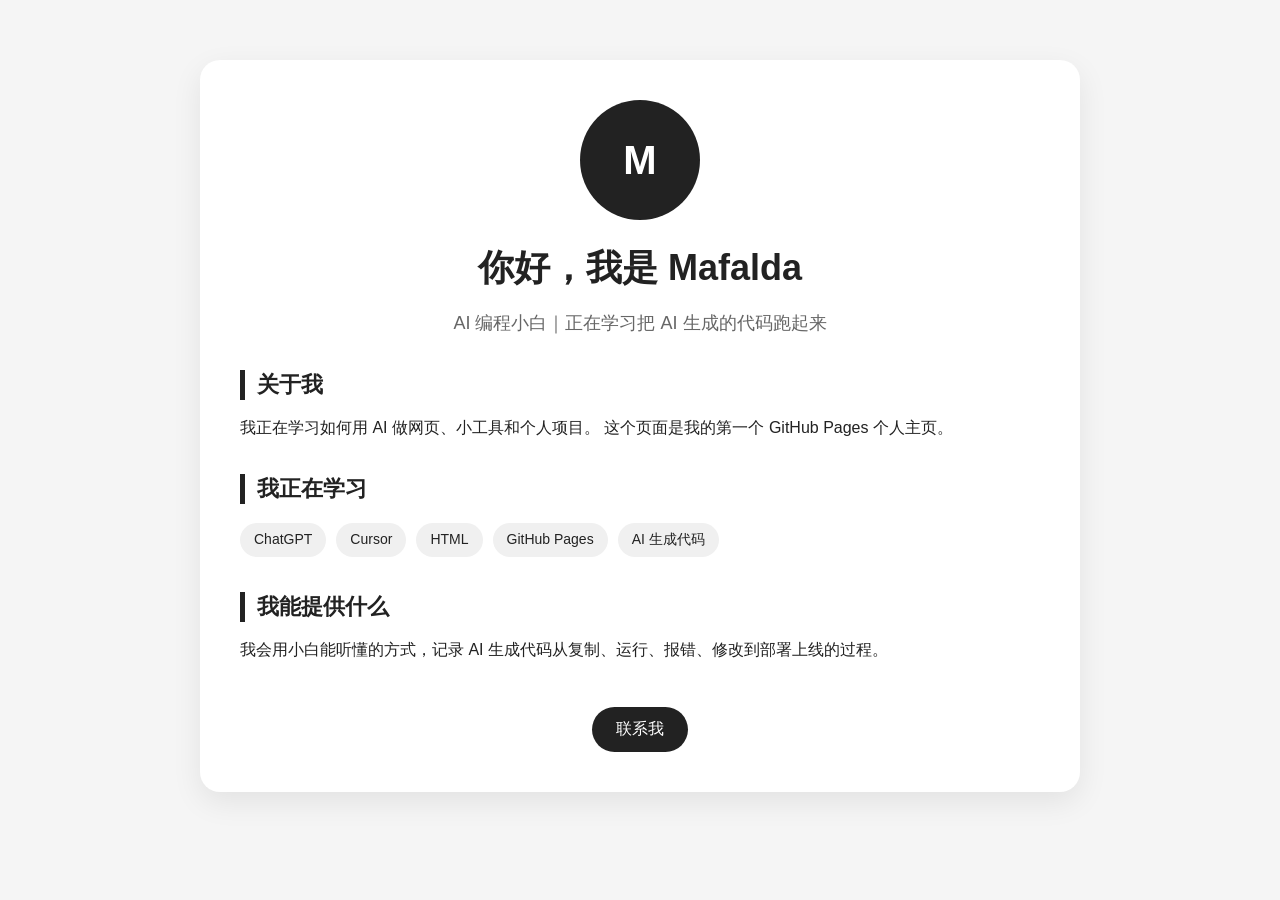
==== index.html @ d043f1f4 "Add files via upload" ====
<!DOCTYPE html>
<html lang="zh-CN">
<head>
  <meta charset="UTF-8" />
  <meta name="viewport" content="width=device-width, initial-scale=1.0" />
  <title>我的个人主页</title>
  <style>
    body {
      margin: 0;
      font-family: Arial, "Microsoft YaHei", sans-serif;
      background: #f5f5f5;
      color: #222;
    }

    .container {
      max-width: 800px;
      margin: 60px auto;
      padding: 40px;
      background: white;
      border-radius: 20px;
      box-shadow: 0 10px 30px rgba(0,0,0,0.08);
      text-align: center;
    }

    .avatar {
      width: 120px;
      height: 120px;
      border-radius: 50%;
      background: #222;
      color: white;
      display: flex;
      align-items: center;
      justify-content: center;
      margin: 0 auto 20px;
      font-size: 40px;
      font-weight: bold;
    }

    h1 {
      margin-bottom: 10px;
      font-size: 36px;
    }

    .subtitle {
      color: #666;
      font-size: 18px;
      margin-bottom: 30px;
    }

    .section {
      margin-top: 35px;
      text-align: left;
    }

    .section h2 {
      border-left: 5px solid #222;
      padding-left: 12px;
      font-size: 22px;
    }

    .tags {
      display: flex;
      flex-wrap: wrap;
      gap: 10px;
      margin-top: 15px;
    }

    .tag {
      background: #f0f0f0;
      padding: 8px 14px;
      border-radius: 999px;
      font-size: 14px;
    }

    .button {
      display: inline-block;
      margin-top: 30px;
      padding: 12px 24px;
      background: #222;
      color: white;
      text-decoration: none;
      border-radius: 999px;
    }

    .button:hover {
      background: #444;
    }
  </style>
</head>
<body>
  <div class="container">
    <div class="avatar">M</div>

    <h1>你好，我是 Mafalda</h1>
    <p class="subtitle">AI 编程小白｜正在学习把 AI 生成的代码跑起来</p>

    <div class="section">
      <h2>关于我</h2>
      <p>
        我正在学习如何用 AI 做网页、小工具和个人项目。
        这个页面是我的第一个 GitHub Pages 个人主页。
      </p>
    </div>

    <div class="section">
      <h2>我正在学习</h2>
      <div class="tags">
        <span class="tag">ChatGPT</span>
        <span class="tag">Cursor</span>
        <span class="tag">HTML</span>
        <span class="tag">GitHub Pages</span>
        <span class="tag">AI 生成代码</span>
      </div>
    </div>

    <div class="section">
      <h2>我能提供什么</h2>
      <p>
        我会用小白能听懂的方式，记录 AI 生成代码从复制、运行、报错、修改到部署上线的过程。
      </p>
    </div>

    <a class="button" href="mailto:你的邮箱@example.com">联系我</a>
  </div>
</body>
</html>
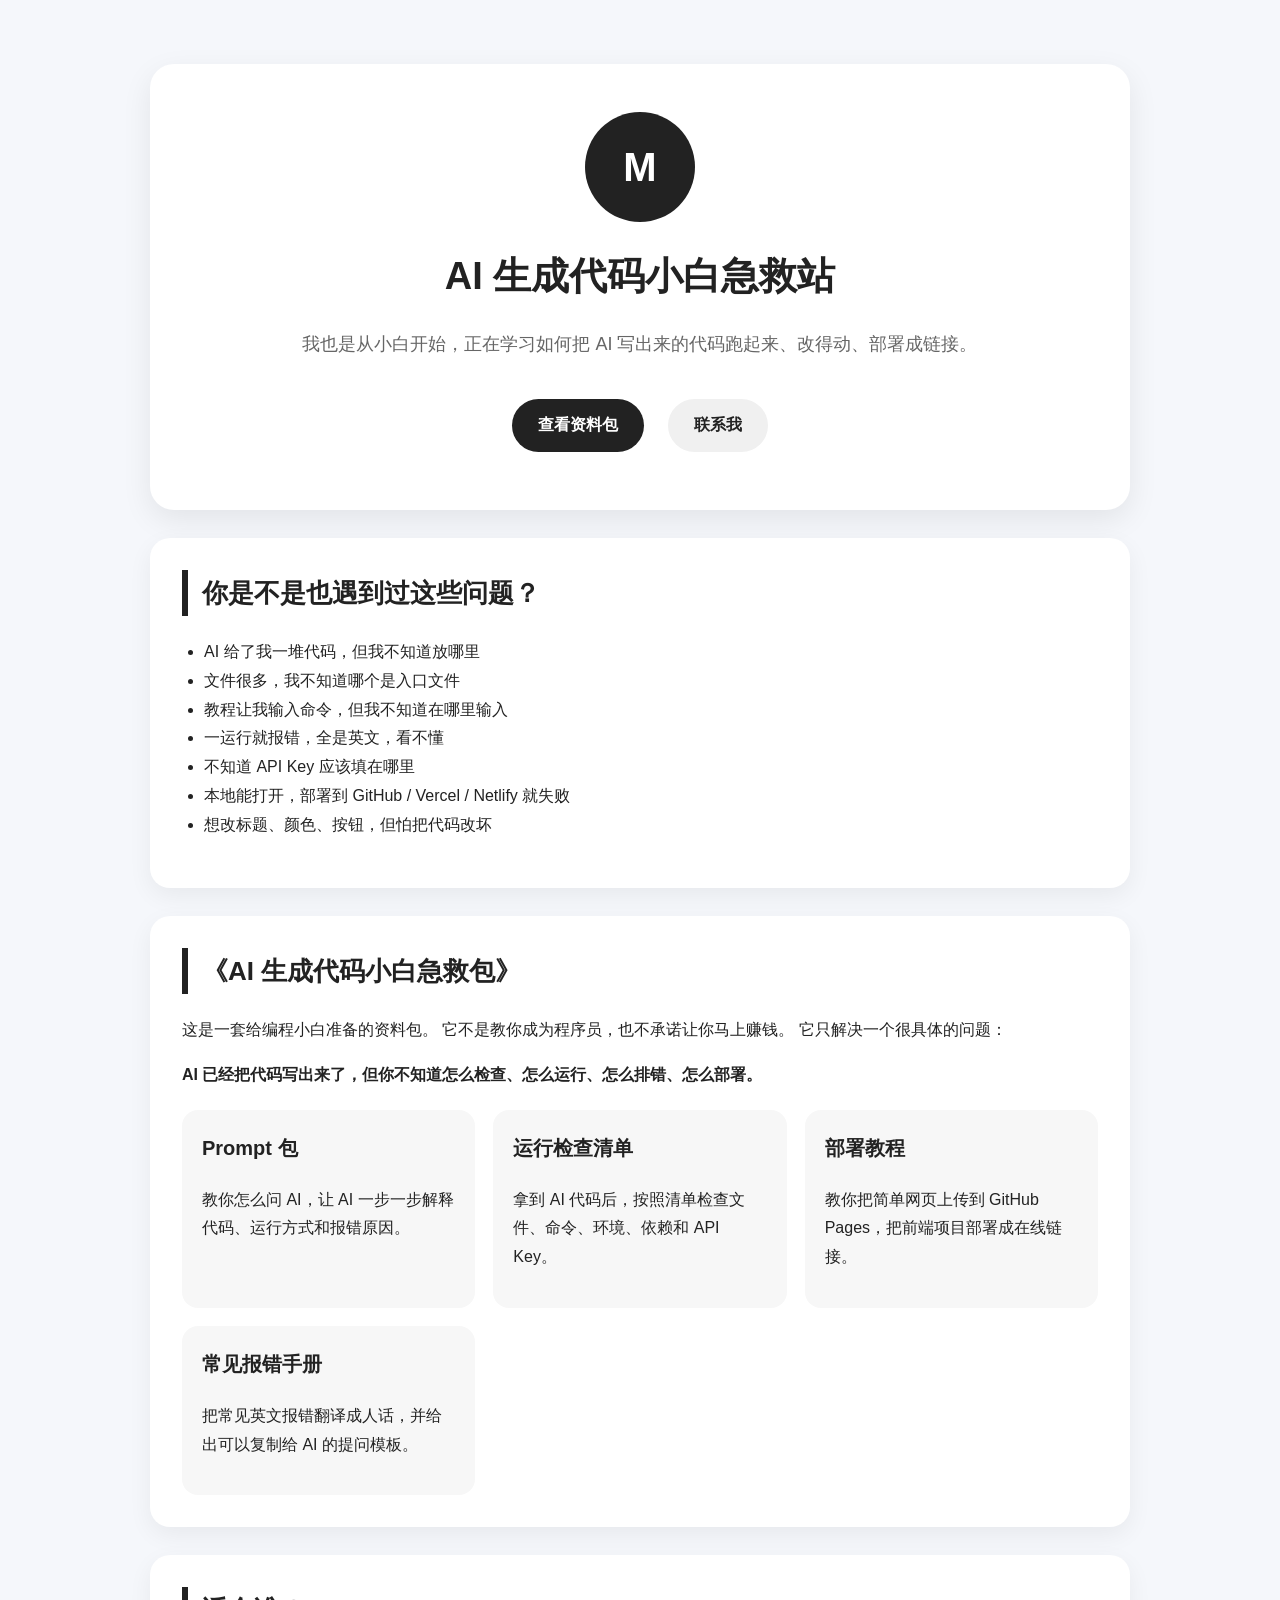
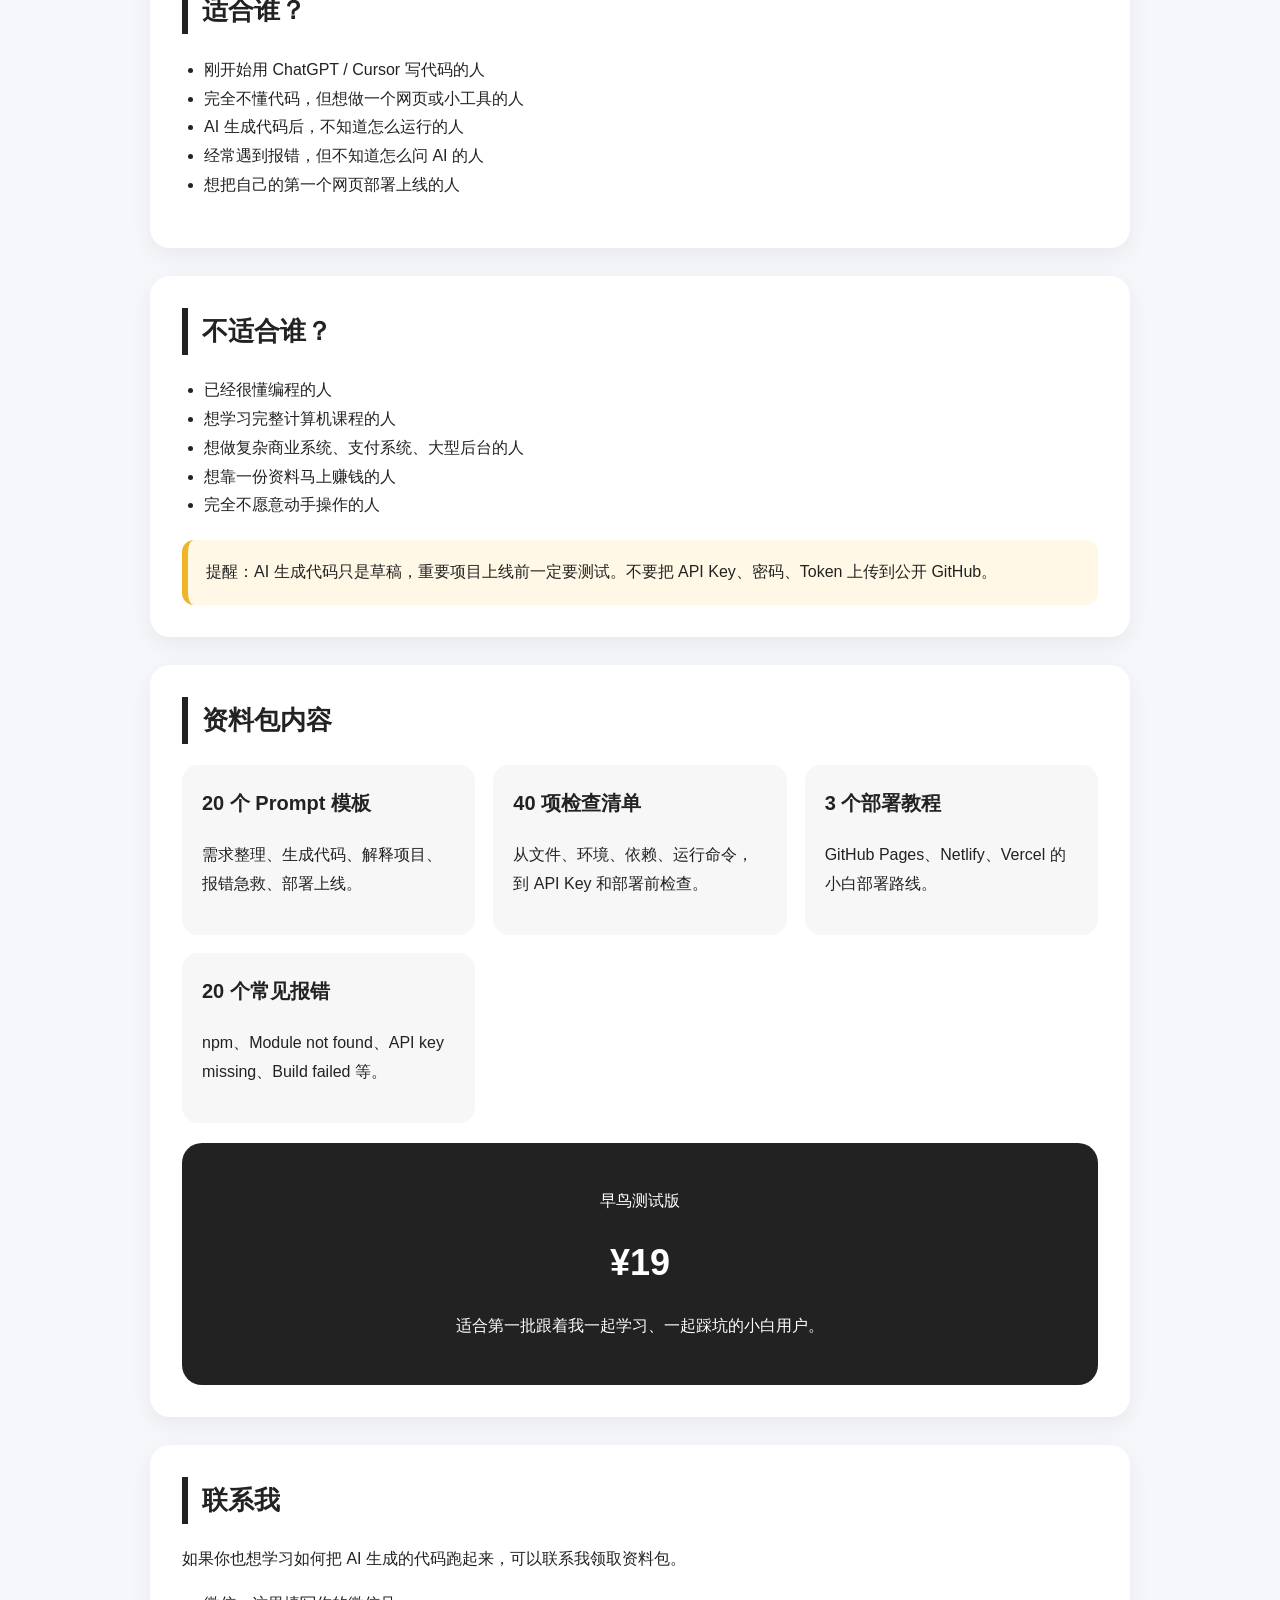
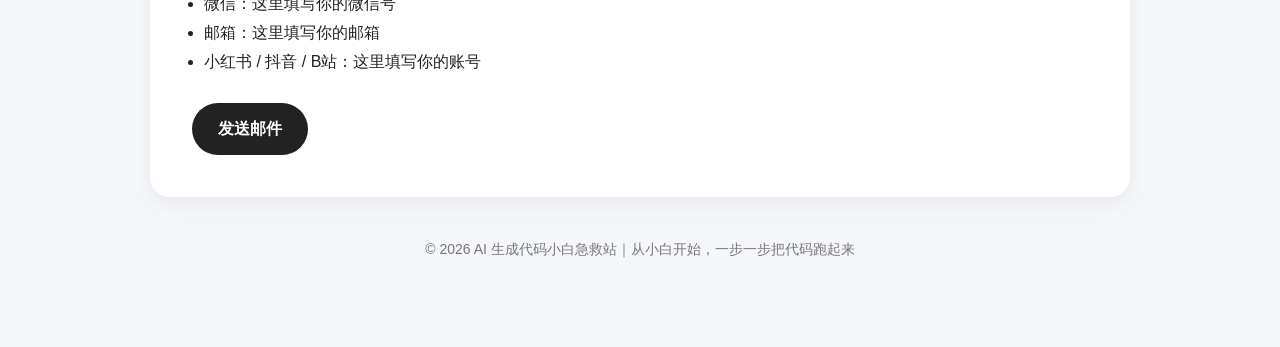
==== commit e536229a: "Update index.html" ====
--- a/index.html
+++ b/index.html
@@ -3,28 +3,35 @@
 <head>
   <meta charset="UTF-8" />
   <meta name="viewport" content="width=device-width, initial-scale=1.0" />
-  <title>我的个人主页</title>
+
+  <title>AI 生成代码小白急救站</title>
+
   <style>
     body {
       margin: 0;
       font-family: Arial, "Microsoft YaHei", sans-serif;
-      background: #f5f5f5;
+      background: #f5f7fb;
       color: #222;
+      line-height: 1.8;
     }
 
     .container {
-      max-width: 800px;
-      margin: 60px auto;
-      padding: 40px;
+      max-width: 980px;
+      margin: 40px auto;
+      padding: 24px;
+    }
+
+    .hero {
       background: white;
-      border-radius: 20px;
+      border-radius: 24px;
+      padding: 48px 36px;
+      text-align: center;
       box-shadow: 0 10px 30px rgba(0,0,0,0.08);
-      text-align: center;
     }
 
     .avatar {
-      width: 120px;
-      height: 120px;
+      width: 110px;
+      height: 110px;
       border-radius: 50%;
       background: #222;
       color: white;
@@ -37,90 +44,261 @@
     }
 
     h1 {
-      margin-bottom: 10px;
-      font-size: 36px;
+      font-size: 38px;
+      margin: 10px 0;
     }
 
     .subtitle {
+      font-size: 18px;
       color: #666;
-      font-size: 18px;
-      margin-bottom: 30px;
-    }
-
-    .section {
-      margin-top: 35px;
-      text-align: left;
-    }
-
-    .section h2 {
-      border-left: 5px solid #222;
-      padding-left: 12px;
-      font-size: 22px;
-    }
-
-    .tags {
-      display: flex;
-      flex-wrap: wrap;
-      gap: 10px;
-      margin-top: 15px;
-    }
-
-    .tag {
-      background: #f0f0f0;
-      padding: 8px 14px;
-      border-radius: 999px;
-      font-size: 14px;
+      margin-bottom: 28px;
     }
 
     .button {
       display: inline-block;
-      margin-top: 30px;
-      padding: 12px 24px;
+      margin: 10px;
+      padding: 12px 26px;
+      border-radius: 999px;
       background: #222;
       color: white;
       text-decoration: none;
-      border-radius: 999px;
-    }
-
-    .button:hover {
-      background: #444;
+      font-weight: bold;
+    }
+
+    .button.secondary {
+      background: #f0f0f0;
+      color: #222;
+    }
+
+    .section {
+      background: white;
+      margin-top: 28px;
+      padding: 32px;
+      border-radius: 20px;
+      box-shadow: 0 8px 24px rgba(0,0,0,0.06);
+    }
+
+    .section h2 {
+      font-size: 26px;
+      margin-top: 0;
+      border-left: 6px solid #222;
+      padding-left: 14px;
+    }
+
+    .cards {
+      display: grid;
+      grid-template-columns: repeat(auto-fit, minmax(220px, 1fr));
+      gap: 18px;
+      margin-top: 20px;
+    }
+
+    .card {
+      background: #f7f7f7;
+      padding: 20px;
+      border-radius: 16px;
+    }
+
+    .card h3 {
+      margin-top: 0;
+      font-size: 20px;
+    }
+
+    ul {
+      padding-left: 22px;
+    }
+
+    .price-box {
+      background: #222;
+      color: white;
+      padding: 28px;
+      border-radius: 20px;
+      text-align: center;
+      margin-top: 20px;
+    }
+
+    .price {
+      font-size: 36px;
+      font-weight: bold;
+      margin: 10px 0;
+    }
+
+    .notice {
+      background: #fff8e6;
+      border-left: 6px solid #f0b429;
+      padding: 18px;
+      border-radius: 12px;
+      margin-top: 20px;
+    }
+
+    footer {
+      text-align: center;
+      color: #777;
+      margin: 40px 0 20px;
+      font-size: 14px;
+    }
+
+    @media (max-width: 600px) {
+      h1 {
+        font-size: 30px;
+      }
+
+      .hero {
+        padding: 36px 22px;
+      }
+
+      .section {
+        padding: 24px;
+      }
     }
   </style>
 </head>
+
 <body>
   <div class="container">
-    <div class="avatar">M</div>
-
-    <h1>你好，我是 Mafalda</h1>
-    <p class="subtitle">AI 编程小白｜正在学习把 AI 生成的代码跑起来</p>
+
+    <div class="hero">
+      <div class="avatar">M</div>
+
+      <h1>AI 生成代码小白急救站</h1>
+
+      <p class="subtitle">
+        我也是从小白开始，正在学习如何把 AI 写出来的代码跑起来、改得动、部署成链接。
+      </p>
+
+      <a class="button" href="#package">查看资料包</a>
+      <a class="button secondary" href="#contact">联系我</a>
+    </div>
 
     <div class="section">
-      <h2>关于我</h2>
+      <h2>你是不是也遇到过这些问题？</h2>
+
+      <ul>
+        <li>AI 给了我一堆代码，但我不知道放哪里</li>
+        <li>文件很多，我不知道哪个是入口文件</li>
+        <li>教程让我输入命令，但我不知道在哪里输入</li>
+        <li>一运行就报错，全是英文，看不懂</li>
+        <li>不知道 API Key 应该填在哪里</li>
+        <li>本地能打开，部署到 GitHub / Vercel / Netlify 就失败</li>
+        <li>想改标题、颜色、按钮，但怕把代码改坏</li>
+      </ul>
+    </div>
+
+    <div class="section" id="package">
+      <h2>《AI 生成代码小白急救包》</h2>
+
       <p>
-        我正在学习如何用 AI 做网页、小工具和个人项目。
-        这个页面是我的第一个 GitHub Pages 个人主页。
+        这是一套给编程小白准备的资料包。
+        它不是教你成为程序员，也不承诺让你马上赚钱。
+        它只解决一个很具体的问题：
       </p>
+
+      <p>
+        <strong>AI 已经把代码写出来了，但你不知道怎么检查、怎么运行、怎么排错、怎么部署。</strong>
+      </p>
+
+      <div class="cards">
+        <div class="card">
+          <h3>Prompt 包</h3>
+          <p>教你怎么问 AI，让 AI 一步一步解释代码、运行方式和报错原因。</p>
+        </div>
+
+        <div class="card">
+          <h3>运行检查清单</h3>
+          <p>拿到 AI 代码后，按照清单检查文件、命令、环境、依赖和 API Key。</p>
+        </div>
+
+        <div class="card">
+          <h3>部署教程</h3>
+          <p>教你把简单网页上传到 GitHub Pages，把前端项目部署成在线链接。</p>
+        </div>
+
+        <div class="card">
+          <h3>常见报错手册</h3>
+          <p>把常见英文报错翻译成人话，并给出可以复制给 AI 的提问模板。</p>
+        </div>
+      </div>
     </div>
 
     <div class="section">
-      <h2>我正在学习</h2>
-      <div class="tags">
-        <span class="tag">ChatGPT</span>
-        <span class="tag">Cursor</span>
-        <span class="tag">HTML</span>
-        <span class="tag">GitHub Pages</span>
-        <span class="tag">AI 生成代码</span>
+      <h2>适合谁？</h2>
+
+      <ul>
+        <li>刚开始用 ChatGPT / Cursor 写代码的人</li>
+        <li>完全不懂代码，但想做一个网页或小工具的人</li>
+        <li>AI 生成代码后，不知道怎么运行的人</li>
+        <li>经常遇到报错，但不知道怎么问 AI 的人</li>
+        <li>想把自己的第一个网页部署上线的人</li>
+      </ul>
+    </div>
+
+    <div class="section">
+      <h2>不适合谁？</h2>
+
+      <ul>
+        <li>已经很懂编程的人</li>
+        <li>想学习完整计算机课程的人</li>
+        <li>想做复杂商业系统、支付系统、大型后台的人</li>
+        <li>想靠一份资料马上赚钱的人</li>
+        <li>完全不愿意动手操作的人</li>
+      </ul>
+
+      <div class="notice">
+        提醒：AI 生成代码只是草稿，重要项目上线前一定要测试。不要把 API Key、密码、Token 上传到公开 GitHub。
       </div>
     </div>
 
     <div class="section">
-      <h2>我能提供什么</h2>
+      <h2>资料包内容</h2>
+
+      <div class="cards">
+        <div class="card">
+          <h3>20 个 Prompt 模板</h3>
+          <p>需求整理、生成代码、解释项目、报错急救、部署上线。</p>
+        </div>
+
+        <div class="card">
+          <h3>40 项检查清单</h3>
+          <p>从文件、环境、依赖、运行命令，到 API Key 和部署前检查。</p>
+        </div>
+
+        <div class="card">
+          <h3>3 个部署教程</h3>
+          <p>GitHub Pages、Netlify、Vercel 的小白部署路线。</p>
+        </div>
+
+        <div class="card">
+          <h3>20 个常见报错</h3>
+          <p>npm、Module not found、API key missing、Build failed 等。</p>
+        </div>
+      </div>
+
+      <div class="price-box">
+        <p>早鸟测试版</p>
+        <div class="price">¥19</div>
+        <p>适合第一批跟着我一起学习、一起踩坑的小白用户。</p>
+      </div>
+    </div>
+
+    <div class="section" id="contact">
+      <h2>联系我</h2>
+
       <p>
-        我会用小白能听懂的方式，记录 AI 生成代码从复制、运行、报错、修改到部署上线的过程。
+        如果你也想学习如何把 AI 生成的代码跑起来，可以联系我领取资料包。
       </p>
-    </div>
-
-    <a class="button" href="mailto:你的邮箱@example.com">联系我</a>
+
+      <ul>
+        <li>微信：这里填写你的微信号</li>
+        <li>邮箱：这里填写你的邮箱</li>
+        <li>小红书 / 抖音 / B站：这里填写你的账号</li>
+      </ul>
+
+      <a class="button" href="mailto:你的邮箱@example.com">发送邮件</a>
+    </div>
+
+    <footer>
+      © 2026 AI 生成代码小白急救站｜从小白开始，一步一步把代码跑起来
+    </footer>
+
   </div>
 </body>
-</html>+</html>
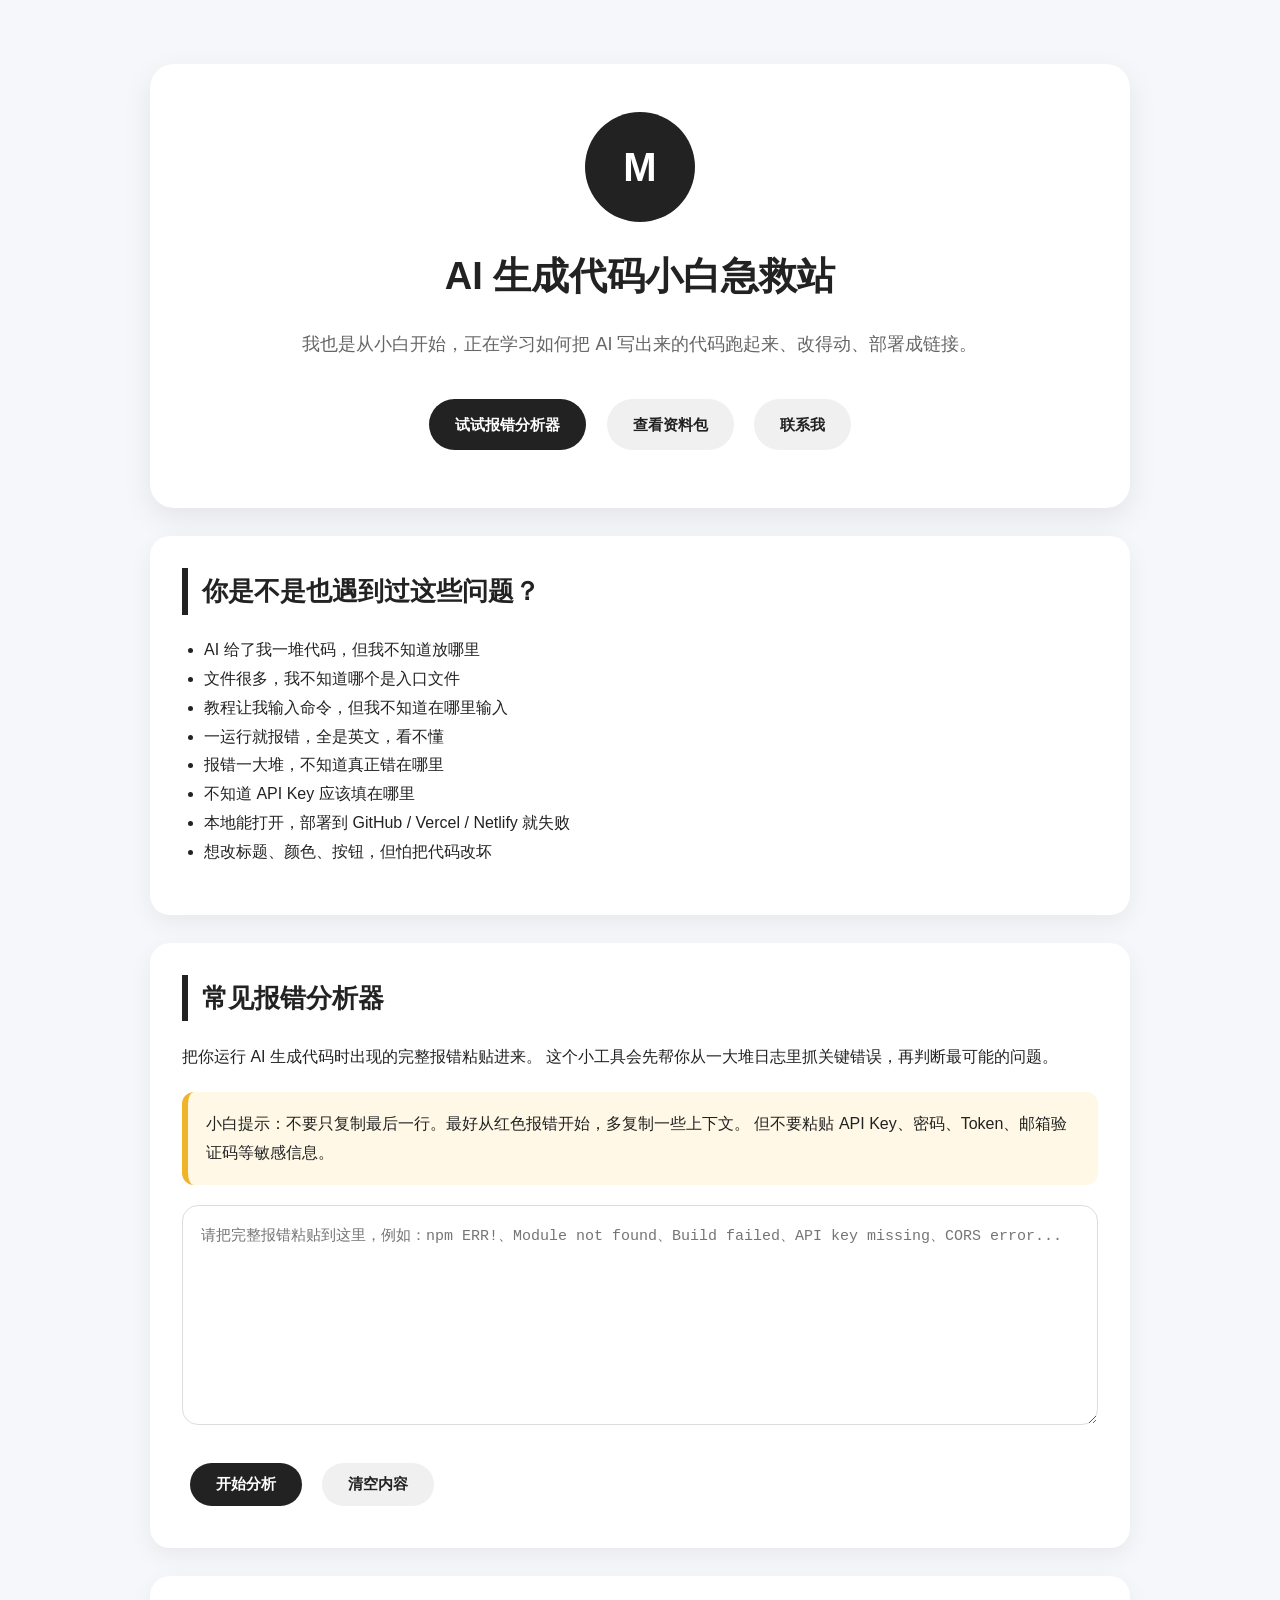
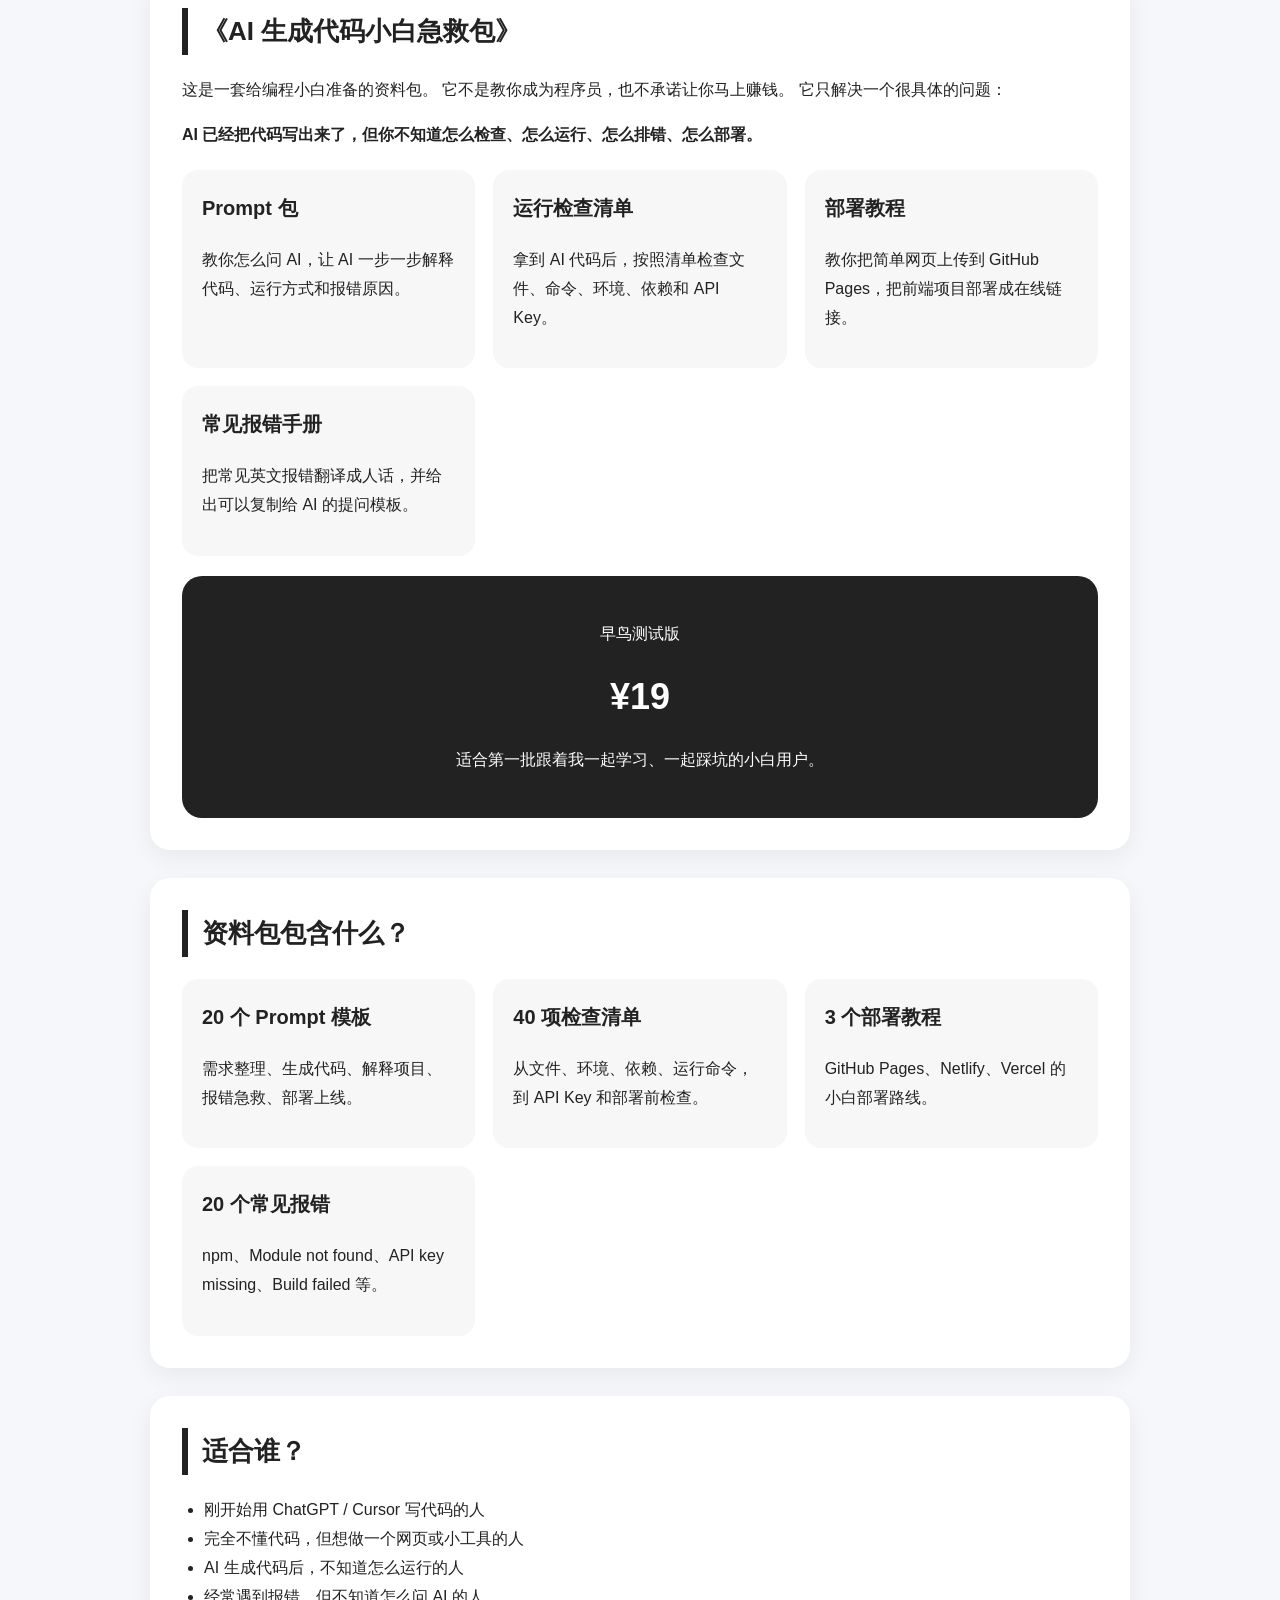
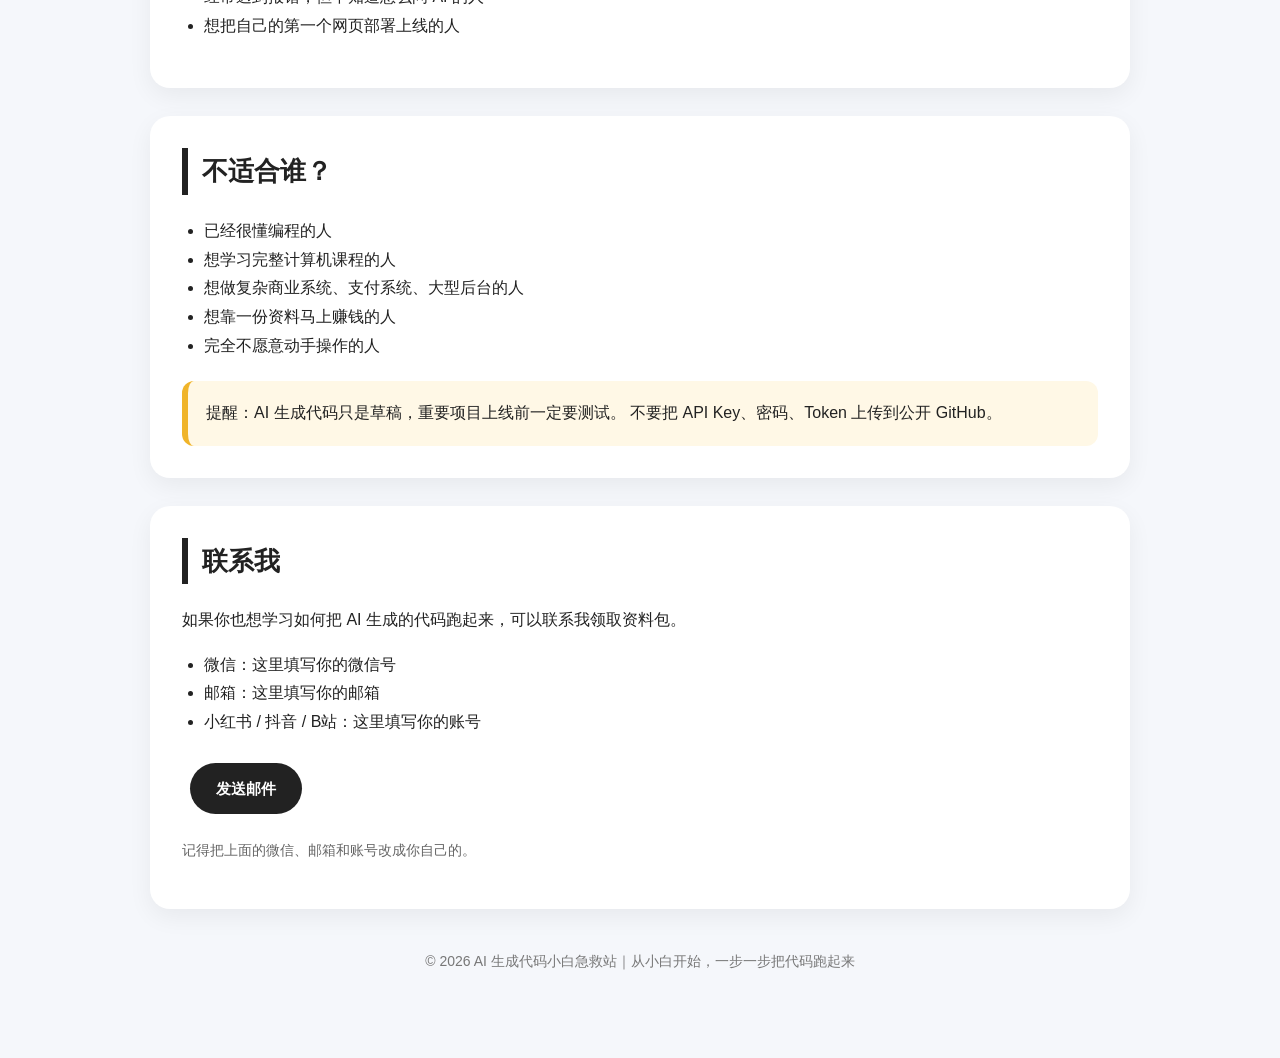
==== commit 744425ea: "Update index.html" ====
--- a/index.html
+++ b/index.html
@@ -56,18 +56,29 @@
 
     .button {
       display: inline-block;
-      margin: 10px;
+      margin: 10px 8px;
       padding: 12px 26px;
       border-radius: 999px;
       background: #222;
       color: white;
       text-decoration: none;
       font-weight: bold;
+      border: none;
+      cursor: pointer;
+      font-size: 15px;
+    }
+
+    .button:hover {
+      background: #444;
     }
 
     .button.secondary {
       background: #f0f0f0;
       color: #222;
+    }
+
+    .button.secondary:hover {
+      background: #e2e2e2;
     }
 
     .section {
@@ -130,6 +141,73 @@
       margin-top: 20px;
     }
 
+    textarea {
+      width: 100%;
+      min-height: 220px;
+      margin-top: 20px;
+      padding: 18px;
+      border: 1px solid #ddd;
+      border-radius: 16px;
+      font-size: 15px;
+      line-height: 1.7;
+      box-sizing: border-box;
+      resize: vertical;
+      font-family: Consolas, Monaco, "Microsoft YaHei", monospace;
+    }
+
+    textarea:focus {
+      outline: none;
+      border-color: #222;
+      box-shadow: 0 0 0 3px rgba(0,0,0,0.08);
+    }
+
+    .analyzer-actions {
+      margin-top: 18px;
+    }
+
+    .result-box {
+      margin-top: 24px;
+      padding: 24px;
+      background: #f7f7f7;
+      border-radius: 18px;
+      border-left: 6px solid #222;
+    }
+
+    .result-box h3 {
+      margin-top: 0;
+    }
+
+    .key-lines {
+      background: #222;
+      color: #fff;
+      padding: 16px;
+      border-radius: 12px;
+      white-space: pre-wrap;
+      overflow-x: auto;
+      font-size: 14px;
+      margin-top: 10px;
+    }
+
+    .copy-prompt {
+      background: #fff;
+      border: 1px dashed #999;
+      padding: 16px;
+      border-radius: 12px;
+      white-space: pre-wrap;
+      font-size: 14px;
+      margin-top: 10px;
+    }
+
+    .warning-text {
+      color: #b00020;
+      font-weight: bold;
+    }
+
+    .small-text {
+      color: #666;
+      font-size: 14px;
+    }
+
     footer {
       text-align: center;
       color: #777;
@@ -149,6 +227,12 @@
       .section {
         padding: 24px;
       }
+
+      .button {
+        width: 100%;
+        box-sizing: border-box;
+        margin: 8px 0;
+      }
     }
   </style>
 </head>
@@ -165,7 +249,8 @@
         我也是从小白开始，正在学习如何把 AI 写出来的代码跑起来、改得动、部署成链接。
       </p>
 
-      <a class="button" href="#package">查看资料包</a>
+      <a class="button" href="#error-analyzer">试试报错分析器</a>
+      <a class="button secondary" href="#package">查看资料包</a>
       <a class="button secondary" href="#contact">联系我</a>
     </div>
 
@@ -177,10 +262,37 @@
         <li>文件很多，我不知道哪个是入口文件</li>
         <li>教程让我输入命令，但我不知道在哪里输入</li>
         <li>一运行就报错，全是英文，看不懂</li>
+        <li>报错一大堆，不知道真正错在哪里</li>
         <li>不知道 API Key 应该填在哪里</li>
         <li>本地能打开，部署到 GitHub / Vercel / Netlify 就失败</li>
         <li>想改标题、颜色、按钮，但怕把代码改坏</li>
       </ul>
+    </div>
+
+    <div class="section" id="error-analyzer">
+      <h2>常见报错分析器</h2>
+
+      <p>
+        把你运行 AI 生成代码时出现的完整报错粘贴进来。
+        这个小工具会先帮你从一大堆日志里抓关键错误，再判断最可能的问题。
+      </p>
+
+      <div class="notice">
+        小白提示：不要只复制最后一行。最好从红色报错开始，多复制一些上下文。
+        但不要粘贴 API Key、密码、Token、邮箱验证码等敏感信息。
+      </div>
+
+      <textarea
+        id="errorInput"
+        placeholder="请把完整报错粘贴到这里，例如：npm ERR!、Module not found、Build failed、API key missing、CORS error..."
+      ></textarea>
+
+      <div class="analyzer-actions">
+        <button class="button" onclick="analyzeError()">开始分析</button>
+        <button class="button secondary" onclick="clearError()">清空内容</button>
+      </div>
+
+      <div id="errorResult" class="result-box" style="display: none;"></div>
     </div>
 
     <div class="section" id="package">
@@ -215,6 +327,38 @@
         <div class="card">
           <h3>常见报错手册</h3>
           <p>把常见英文报错翻译成人话，并给出可以复制给 AI 的提问模板。</p>
+        </div>
+      </div>
+
+      <div class="price-box">
+        <p>早鸟测试版</p>
+        <div class="price">¥19</div>
+        <p>适合第一批跟着我一起学习、一起踩坑的小白用户。</p>
+      </div>
+    </div>
+
+    <div class="section">
+      <h2>资料包包含什么？</h2>
+
+      <div class="cards">
+        <div class="card">
+          <h3>20 个 Prompt 模板</h3>
+          <p>需求整理、生成代码、解释项目、报错急救、部署上线。</p>
+        </div>
+
+        <div class="card">
+          <h3>40 项检查清单</h3>
+          <p>从文件、环境、依赖、运行命令，到 API Key 和部署前检查。</p>
+        </div>
+
+        <div class="card">
+          <h3>3 个部署教程</h3>
+          <p>GitHub Pages、Netlify、Vercel 的小白部署路线。</p>
+        </div>
+
+        <div class="card">
+          <h3>20 个常见报错</h3>
+          <p>npm、Module not found、API key missing、Build failed 等。</p>
         </div>
       </div>
     </div>
@@ -243,39 +387,8 @@
       </ul>
 
       <div class="notice">
-        提醒：AI 生成代码只是草稿，重要项目上线前一定要测试。不要把 API Key、密码、Token 上传到公开 GitHub。
-      </div>
-    </div>
-
-    <div class="section">
-      <h2>资料包内容</h2>
-
-      <div class="cards">
-        <div class="card">
-          <h3>20 个 Prompt 模板</h3>
-          <p>需求整理、生成代码、解释项目、报错急救、部署上线。</p>
-        </div>
-
-        <div class="card">
-          <h3>40 项检查清单</h3>
-          <p>从文件、环境、依赖、运行命令，到 API Key 和部署前检查。</p>
-        </div>
-
-        <div class="card">
-          <h3>3 个部署教程</h3>
-          <p>GitHub Pages、Netlify、Vercel 的小白部署路线。</p>
-        </div>
-
-        <div class="card">
-          <h3>20 个常见报错</h3>
-          <p>npm、Module not found、API key missing、Build failed 等。</p>
-        </div>
-      </div>
-
-      <div class="price-box">
-        <p>早鸟测试版</p>
-        <div class="price">¥19</div>
-        <p>适合第一批跟着我一起学习、一起踩坑的小白用户。</p>
+        提醒：AI 生成代码只是草稿，重要项目上线前一定要测试。
+        不要把 API Key、密码、Token 上传到公开 GitHub。
       </div>
     </div>
 
@@ -293,6 +406,10 @@
       </ul>
 
       <a class="button" href="mailto:你的邮箱@example.com">发送邮件</a>
+
+      <p class="small-text">
+        记得把上面的微信、邮箱和账号改成你自己的。
+      </p>
     </div>
 
     <footer>
@@ -300,5 +417,274 @@
     </footer>
 
   </div>
+
+  <script>
+    function analyzeError() {
+      const input = document.getElementById("errorInput").value.trim();
+      const resultBox = document.getElementById("errorResult");
+
+      if (!input) {
+        resultBox.style.display = "block";
+        resultBox.innerHTML = `
+          <h3>还没有粘贴报错</h3>
+          <p>请先把完整报错粘贴进来，再点击“开始分析”。</p>
+        `;
+        return;
+      }
+
+      const lower = input.toLowerCase();
+      const keyLines = extractKeyLines(input);
+      const analysis = detectProblem(lower, input);
+
+      resultBox.style.display = "block";
+      resultBox.innerHTML = `
+        <h3>分析结果</h3>
+
+        <p><strong>最可能的问题：</strong>${analysis.title}</p>
+        <p><strong>人话解释：</strong>${analysis.explain}</p>
+        <p><strong>第一步建议：</strong>${analysis.firstStep}</p>
+
+        <h3>我从日志里抓到的关键行</h3>
+        <div class="key-lines">${escapeHtml(keyLines || "暂时没有抓到明显关键行，建议复制更多完整报错。")}</div>
+
+        <h3>你可以复制这段话去问 AI</h3>
+        <div class="copy-prompt">${escapeHtml(analysis.prompt)}</div>
+
+        <button class="button" onclick="copyPrompt()">复制这段提问</button>
+
+        <p class="warning-text">
+          注意：如果里面有 API Key、密码、Token，请先删掉再发给任何人或 AI。
+        </p>
+      `;
+    }
+
+    function clearError() {
+      document.getElementById("errorInput").value = "";
+      const resultBox = document.getElementById("errorResult");
+      resultBox.style.display = "none";
+      resultBox.innerHTML = "";
+    }
+
+    function extractKeyLines(text) {
+      const lines = text.split("\n");
+
+      const keywords = [
+        "error",
+        "err!",
+        "failed",
+        "fail",
+        "exception",
+        "syntaxerror",
+        "typeerror",
+        "referenceerror",
+        "module not found",
+        "cannot find module",
+        "not found",
+        "missing",
+        "unauthorized",
+        "forbidden",
+        "cors",
+        "denied",
+        "enoent",
+        "eaddrinuse",
+        "port",
+        "build failed",
+        "command not found",
+        "failed to compile",
+        "unexpected token",
+        "permission denied"
+      ];
+
+      const matched = lines.filter(line => {
+        const lowerLine = line.toLowerCase();
+        return keywords.some(keyword => lowerLine.includes(keyword));
+      });
+
+      if (matched.length > 0) {
+        return matched.slice(0, 12).join("\n");
+      }
+
+      return lines.slice(-12).join("\n");
+    }
+
+    function detectProblem(lower, originalText) {
+      if (lower.includes("npm: command not found") || lower.includes("'npm' is not recognized")) {
+        return {
+          title: "npm 命令不存在",
+          explain: "电脑不认识 npm，通常是没有安装 Node.js，或者安装后终端没有重启。",
+          firstStep: "先安装 Node.js，然后关闭终端重新打开，再输入 npm -v 检查。",
+          prompt: buildPrompt(originalText, "npm 命令不存在，请教我检查 Node.js 和 npm 是否安装成功。")
+        };
+      }
+
+      if (lower.includes("node: command not found") || lower.includes("'node' is not recognized")) {
+        return {
+          title: "Node.js 没有安装或没有生效",
+          explain: "电脑不认识 node 命令，说明 Node.js 可能没有装好。",
+          firstStep: "重新安装 Node.js，安装完成后重启终端，输入 node -v 检查。",
+          prompt: buildPrompt(originalText, "node 命令不存在，请教我检查和安装 Node.js。")
+        };
+      }
+
+      if (lower.includes("module not found") || lower.includes("cannot find module")) {
+        return {
+          title: "缺少依赖或文件路径错误",
+          explain: "项目需要某个包或文件，但电脑找不到。最常见原因是没有运行 npm install。",
+          firstStep: "先在项目根目录运行 npm install，然后重新运行项目。",
+          prompt: buildPrompt(originalText, "项目提示 Module not found / Cannot find module，请判断是缺依赖还是路径错误，并告诉我第一步怎么修。")
+        };
+      }
+
+      if (lower.includes("missing script") || lower.includes("missing script: dev")) {
+        return {
+          title: "启动命令不对",
+          explain: "你输入了 npm run dev，但 package.json 里可能没有 dev 这个命令。",
+          firstStep: "打开 package.json，查看 scripts 里面到底有哪些命令。",
+          prompt: buildPrompt(originalText, "我运行 npm run dev 提示 Missing script，请根据 package.json 告诉我应该运行哪个命令。")
+        };
+      }
+
+      if (lower.includes("eaddrinuse") || lower.includes("already in use") || lower.includes("port 3000")) {
+        return {
+          title: "端口被占用了",
+          explain: "项目想用的端口已经被别的程序占用，常见是之前开过一个项目没关。",
+          firstStep: "先关闭旧终端，或者换一个端口重新启动项目。",
+          prompt: buildPrompt(originalText, "项目提示端口被占用，请教我如何关闭占用端口，或者换一个端口运行。")
+        };
+      }
+
+      if (lower.includes("api key") || lower.includes("environment variable") || lower.includes("missing key")) {
+        return {
+          title: "API Key 或环境变量问题",
+          explain: "项目需要密钥或环境变量，但你可能没有填写、变量名写错，或者部署平台没有设置。",
+          firstStep: "检查项目是否需要 .env 文件，并确认变量名和代码里使用的一致。",
+          prompt: buildPrompt(originalText, "项目提示 API Key 或环境变量问题，请告诉我应该创建什么文件、变量名怎么写、部署平台哪里设置。")
+        };
+      }
+
+      if (lower.includes("401") || lower.includes("unauthorized")) {
+        return {
+          title: "身份验证失败",
+          explain: "通常是 API Key 错了、过期了、没有权限，或者代码没有正确传入密钥。",
+          firstStep: "先检查 API Key 是否正确，再检查环境变量是否被项目读取到。",
+          prompt: buildPrompt(originalText, "项目报 401 Unauthorized，请帮我判断是 API Key 错误、权限问题，还是代码传参问题。")
+        };
+      }
+
+      if (lower.includes("403") || lower.includes("forbidden")) {
+        return {
+          title: "没有访问权限",
+          explain: "服务器拒绝访问，可能是权限不足、接口限制、域名没配置或服务不允许请求。",
+          firstStep: "先确认接口或服务账号是否有权限，再检查请求地址和配置。",
+          prompt: buildPrompt(originalText, "项目报 403 Forbidden，请用小白能懂的话解释原因，并告诉我第一步检查哪里。")
+        };
+      }
+
+      if (lower.includes("404") || lower.includes("not found")) {
+        return {
+          title: "地址、文件或接口不存在",
+          explain: "你访问的页面、文件或接口路径不对，或者部署后路径发生了变化。",
+          firstStep: "先检查访问的网址、文件名、路由和接口地址是否写对。",
+          prompt: buildPrompt(originalText, "项目报 404 Not Found，请判断是页面路径问题、文件路径问题，还是接口地址问题。")
+        };
+      }
+
+      if (lower.includes("cors")) {
+        return {
+          title: "CORS 跨域问题",
+          explain: "浏览器因为安全规则拦住了请求。这个问题对小白偏难，通常和前后端接口配置有关。",
+          firstStep: "先确认你请求的是哪个接口，再让 AI 判断是否需要后端代理或修改服务端跨域设置。",
+          prompt: buildPrompt(originalText, "项目出现 CORS error，请用小白能懂的话解释，并告诉我最简单的解决思路。")
+        };
+      }
+
+      if (lower.includes("syntaxerror") || lower.includes("unexpected token")) {
+        return {
+          title: "代码语法错误",
+          explain: "代码里可能少了括号、引号、逗号，或者复制代码时漏了一段。",
+          firstStep: "看报错里提示的文件名和行号，优先检查那一行附近。",
+          prompt: buildPrompt(originalText, "项目报 SyntaxError / Unexpected token，请告诉我应该打开哪个文件、看第几行、怎么改。")
+        };
+      }
+
+      if (lower.includes("build failed") || lower.includes("failed to compile") || lower.includes("deployment failed")) {
+        return {
+          title: "构建或部署失败",
+          explain: "部署平台打包失败，可能是本地没跑通、依赖缺失、build 命令不对，或者环境变量没设置。",
+          firstStep: "先在本地运行 npm run build，看看本地是否也报错。",
+          prompt: buildPrompt(originalText, "我部署时报 Build failed / Failed to compile，请帮我从日志中找出真正导致失败的关键错误。")
+        };
+      }
+
+      if (lower.includes("permission denied")) {
+        return {
+          title: "权限不足",
+          explain: "电脑或服务器不允许你执行某个操作，可能是文件权限、管理员权限或执行权限问题。",
+          firstStep: "先确认你是在正确文件夹操作，不要随便复制危险命令。",
+          prompt: buildPrompt(originalText, "我运行命令时提示 Permission denied，请告诉我安全的解决方法，不要给危险命令。")
+        };
+      }
+
+      if (lower.includes("no such file or directory") || lower.includes("enoent")) {
+        return {
+          title: "文件或文件夹不存在",
+          explain: "代码或命令要找某个文件，但它不在指定位置。",
+          firstStep: "先确认你当前终端是不是在项目根目录，再检查文件名和路径。",
+          prompt: buildPrompt(originalText, "项目提示 No such file or directory / ENOENT，请帮我判断是路径错了还是文件缺失。")
+        };
+      }
+
+      return {
+        title: "暂时无法准确判断",
+        explain: "这段日志里没有匹配到常见错误关键词。可能需要更多上下文，或者这是比较特殊的问题。",
+        firstStep: "建议复制更完整的报错，包括你运行的命令、项目文件列表、最后 30 行日志。",
+        prompt: buildPrompt(originalText, "我不确定这个报错是什么意思，请你从完整日志中找出最关键的错误行，并用小白能懂的话解释第一步该怎么做。")
+      };
+    }
+
+    function buildPrompt(originalText, task) {
+      return `我是编程小白，我运行 AI 生成的代码时报错了。
+
+请你帮我完成这几件事：
+1. 先从日志中找出真正关键的错误行
+2. 用人话解释这个错误是什么意思
+3. 判断最可能的原因
+4. 告诉我第一步应该做什么
+5. 不要一次给太多方案
+6. 如果涉及 API Key、密码、Token，请提醒我不要泄露
+
+我的问题是：
+${task}
+
+完整报错如下：
+${originalText.slice(0, 3000)}`;
+    }
+
+    function copyPrompt() {
+      const promptBox = document.querySelector(".copy-prompt");
+
+      if (!promptBox) {
+        alert("还没有生成提问内容。");
+        return;
+      }
+
+      const text = promptBox.innerText;
+
+      navigator.clipboard.writeText(text).then(() => {
+        alert("已经复制，可以粘贴给 AI 了。");
+      }).catch(() => {
+        alert("复制失败，请手动选中复制。");
+      });
+    }
+
+    function escapeHtml(text) {
+      return text
+        .replaceAll("&", "&amp;")
+        .replaceAll("<", "&lt;")
+        .replaceAll(">", "&gt;")
+        .replaceAll('"', "&quot;")
+        .replaceAll("'", "&#039;");
+    }
+  </script>
 </body>
 </html>
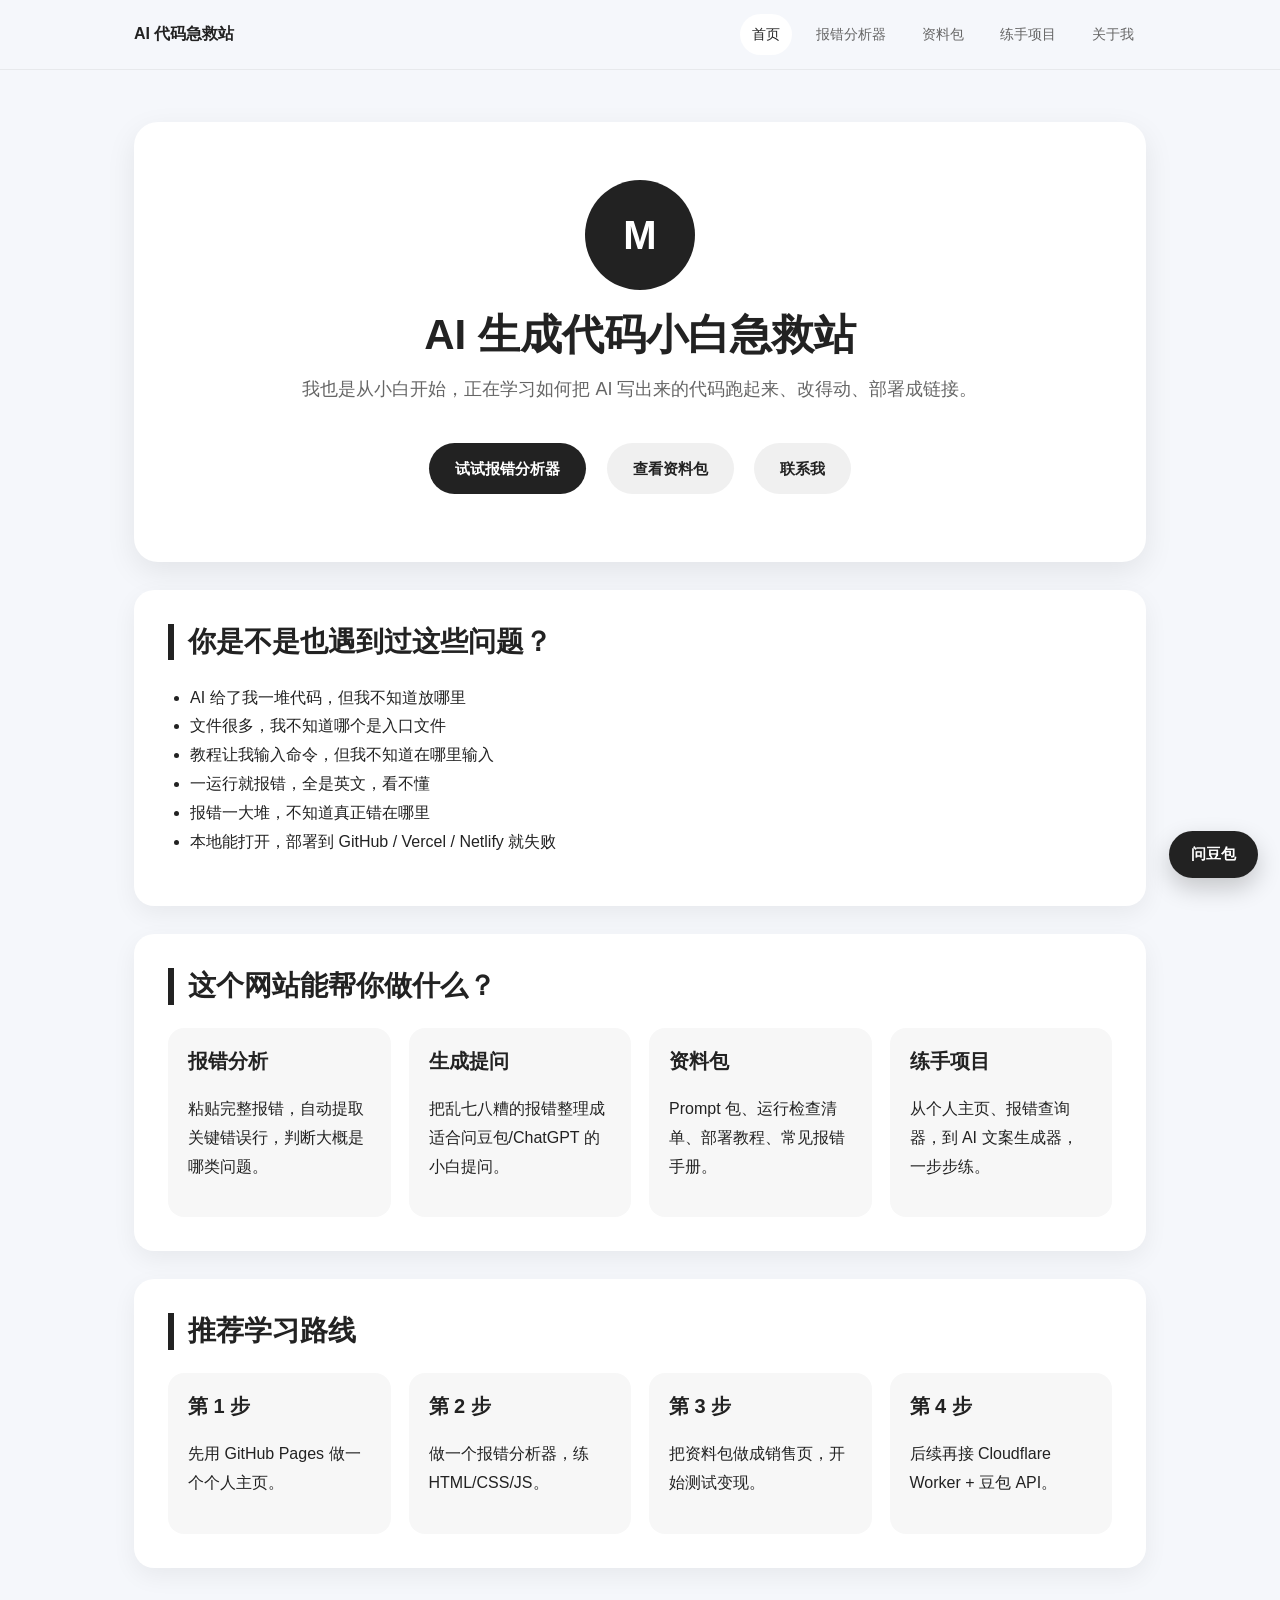
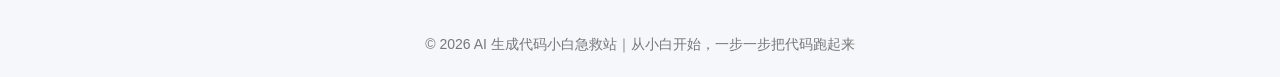
==== commit bb33c6a9: "Add files via upload" ====
--- a/index.html
+++ b/index.html
@@ -1,690 +1,93 @@
-<!DOCTYPE html>
-<html lang="zh-CN">
-<head>
-  <meta charset="UTF-8" />
-  <meta name="viewport" content="width=device-width, initial-scale=1.0" />
-
-  <title>AI 生成代码小白急救站</title>
-
-  <style>
-    body {
-      margin: 0;
-      font-family: Arial, "Microsoft YaHei", sans-serif;
-      background: #f5f7fb;
-      color: #222;
-      line-height: 1.8;
-    }
-
-    .container {
-      max-width: 980px;
-      margin: 40px auto;
-      padding: 24px;
-    }
-
-    .hero {
-      background: white;
-      border-radius: 24px;
-      padding: 48px 36px;
-      text-align: center;
-      box-shadow: 0 10px 30px rgba(0,0,0,0.08);
-    }
-
-    .avatar {
-      width: 110px;
-      height: 110px;
-      border-radius: 50%;
-      background: #222;
-      color: white;
-      display: flex;
-      align-items: center;
-      justify-content: center;
-      margin: 0 auto 20px;
-      font-size: 40px;
-      font-weight: bold;
-    }
-
-    h1 {
-      font-size: 38px;
-      margin: 10px 0;
-    }
-
-    .subtitle {
-      font-size: 18px;
-      color: #666;
-      margin-bottom: 28px;
-    }
-
-    .button {
-      display: inline-block;
-      margin: 10px 8px;
-      padding: 12px 26px;
-      border-radius: 999px;
-      background: #222;
-      color: white;
-      text-decoration: none;
-      font-weight: bold;
-      border: none;
-      cursor: pointer;
-      font-size: 15px;
-    }
-
-    .button:hover {
-      background: #444;
-    }
-
-    .button.secondary {
-      background: #f0f0f0;
-      color: #222;
-    }
-
-    .button.secondary:hover {
-      background: #e2e2e2;
-    }
-
-    .section {
-      background: white;
-      margin-top: 28px;
-      padding: 32px;
-      border-radius: 20px;
-      box-shadow: 0 8px 24px rgba(0,0,0,0.06);
-    }
-
-    .section h2 {
-      font-size: 26px;
-      margin-top: 0;
-      border-left: 6px solid #222;
-      padding-left: 14px;
-    }
-
-    .cards {
-      display: grid;
-      grid-template-columns: repeat(auto-fit, minmax(220px, 1fr));
-      gap: 18px;
-      margin-top: 20px;
-    }
-
-    .card {
-      background: #f7f7f7;
-      padding: 20px;
-      border-radius: 16px;
-    }
-
-    .card h3 {
-      margin-top: 0;
-      font-size: 20px;
-    }
-
-    ul {
-      padding-left: 22px;
-    }
-
-    .price-box {
-      background: #222;
-      color: white;
-      padding: 28px;
-      border-radius: 20px;
-      text-align: center;
-      margin-top: 20px;
-    }
-
-    .price {
-      font-size: 36px;
-      font-weight: bold;
-      margin: 10px 0;
-    }
-
-    .notice {
-      background: #fff8e6;
-      border-left: 6px solid #f0b429;
-      padding: 18px;
-      border-radius: 12px;
-      margin-top: 20px;
-    }
-
-    textarea {
-      width: 100%;
-      min-height: 220px;
-      margin-top: 20px;
-      padding: 18px;
-      border: 1px solid #ddd;
-      border-radius: 16px;
-      font-size: 15px;
-      line-height: 1.7;
-      box-sizing: border-box;
-      resize: vertical;
-      font-family: Consolas, Monaco, "Microsoft YaHei", monospace;
-    }
-
-    textarea:focus {
-      outline: none;
-      border-color: #222;
-      box-shadow: 0 0 0 3px rgba(0,0,0,0.08);
-    }
-
-    .analyzer-actions {
-      margin-top: 18px;
-    }
-
-    .result-box {
-      margin-top: 24px;
-      padding: 24px;
-      background: #f7f7f7;
-      border-radius: 18px;
-      border-left: 6px solid #222;
-    }
-
-    .result-box h3 {
-      margin-top: 0;
-    }
-
-    .key-lines {
-      background: #222;
-      color: #fff;
-      padding: 16px;
-      border-radius: 12px;
-      white-space: pre-wrap;
-      overflow-x: auto;
-      font-size: 14px;
-      margin-top: 10px;
-    }
-
-    .copy-prompt {
-      background: #fff;
-      border: 1px dashed #999;
-      padding: 16px;
-      border-radius: 12px;
-      white-space: pre-wrap;
-      font-size: 14px;
-      margin-top: 10px;
-    }
-
-    .warning-text {
-      color: #b00020;
-      font-weight: bold;
-    }
-
-    .small-text {
-      color: #666;
-      font-size: 14px;
-    }
-
-    footer {
-      text-align: center;
-      color: #777;
-      margin: 40px 0 20px;
-      font-size: 14px;
-    }
-
-    @media (max-width: 600px) {
-      h1 {
-        font-size: 30px;
-      }
-
-      .hero {
-        padding: 36px 22px;
-      }
-
-      .section {
-        padding: 24px;
-      }
-
-      .button {
-        width: 100%;
-        box-sizing: border-box;
-        margin: 8px 0;
-      }
-    }
-  </style>
-</head>
-
-<body>
-  <div class="container">
-
-    <div class="hero">
-      <div class="avatar">M</div>
-
-      <h1>AI 生成代码小白急救站</h1>
-
-      <p class="subtitle">
-        我也是从小白开始，正在学习如何把 AI 写出来的代码跑起来、改得动、部署成链接。
-      </p>
-
-      <a class="button" href="#error-analyzer">试试报错分析器</a>
-      <a class="button secondary" href="#package">查看资料包</a>
-      <a class="button secondary" href="#contact">联系我</a>
-    </div>
-
-    <div class="section">
-      <h2>你是不是也遇到过这些问题？</h2>
-
-      <ul>
-        <li>AI 给了我一堆代码，但我不知道放哪里</li>
-        <li>文件很多，我不知道哪个是入口文件</li>
-        <li>教程让我输入命令，但我不知道在哪里输入</li>
-        <li>一运行就报错，全是英文，看不懂</li>
-        <li>报错一大堆，不知道真正错在哪里</li>
-        <li>不知道 API Key 应该填在哪里</li>
-        <li>本地能打开，部署到 GitHub / Vercel / Netlify 就失败</li>
-        <li>想改标题、颜色、按钮，但怕把代码改坏</li>
-      </ul>
-    </div>
-
-    <div class="section" id="error-analyzer">
-      <h2>常见报错分析器</h2>
-
-      <p>
-        把你运行 AI 生成代码时出现的完整报错粘贴进来。
-        这个小工具会先帮你从一大堆日志里抓关键错误，再判断最可能的问题。
-      </p>
-
-      <div class="notice">
-        小白提示：不要只复制最后一行。最好从红色报错开始，多复制一些上下文。
-        但不要粘贴 API Key、密码、Token、邮箱验证码等敏感信息。
-      </div>
-
-      <textarea
-        id="errorInput"
-        placeholder="请把完整报错粘贴到这里，例如：npm ERR!、Module not found、Build failed、API key missing、CORS error..."
-      ></textarea>
-
-      <div class="analyzer-actions">
-        <button class="button" onclick="analyzeError()">开始分析</button>
-        <button class="button secondary" onclick="clearError()">清空内容</button>
-      </div>
-
-      <div id="errorResult" class="result-box" style="display: none;"></div>
-    </div>
-
-    <div class="section" id="package">
-      <h2>《AI 生成代码小白急救包》</h2>
-
-      <p>
-        这是一套给编程小白准备的资料包。
-        它不是教你成为程序员，也不承诺让你马上赚钱。
-        它只解决一个很具体的问题：
-      </p>
-
-      <p>
-        <strong>AI 已经把代码写出来了，但你不知道怎么检查、怎么运行、怎么排错、怎么部署。</strong>
-      </p>
-
-      <div class="cards">
-        <div class="card">
-          <h3>Prompt 包</h3>
-          <p>教你怎么问 AI，让 AI 一步一步解释代码、运行方式和报错原因。</p>
-        </div>
-
-        <div class="card">
-          <h3>运行检查清单</h3>
-          <p>拿到 AI 代码后，按照清单检查文件、命令、环境、依赖和 API Key。</p>
-        </div>
-
-        <div class="card">
-          <h3>部署教程</h3>
-          <p>教你把简单网页上传到 GitHub Pages，把前端项目部署成在线链接。</p>
-        </div>
-
-        <div class="card">
-          <h3>常见报错手册</h3>
-          <p>把常见英文报错翻译成人话，并给出可以复制给 AI 的提问模板。</p>
-        </div>
-      </div>
-
-      <div class="price-box">
-        <p>早鸟测试版</p>
-        <div class="price">¥19</div>
-        <p>适合第一批跟着我一起学习、一起踩坑的小白用户。</p>
-      </div>
-    </div>
-
-    <div class="section">
-      <h2>资料包包含什么？</h2>
-
-      <div class="cards">
-        <div class="card">
-          <h3>20 个 Prompt 模板</h3>
-          <p>需求整理、生成代码、解释项目、报错急救、部署上线。</p>
-        </div>
-
-        <div class="card">
-          <h3>40 项检查清单</h3>
-          <p>从文件、环境、依赖、运行命令，到 API Key 和部署前检查。</p>
-        </div>
-
-        <div class="card">
-          <h3>3 个部署教程</h3>
-          <p>GitHub Pages、Netlify、Vercel 的小白部署路线。</p>
-        </div>
-
-        <div class="card">
-          <h3>20 个常见报错</h3>
-          <p>npm、Module not found、API key missing、Build failed 等。</p>
-        </div>
-      </div>
-    </div>
-
-    <div class="section">
-      <h2>适合谁？</h2>
-
-      <ul>
-        <li>刚开始用 ChatGPT / Cursor 写代码的人</li>
-        <li>完全不懂代码，但想做一个网页或小工具的人</li>
-        <li>AI 生成代码后，不知道怎么运行的人</li>
-        <li>经常遇到报错，但不知道怎么问 AI 的人</li>
-        <li>想把自己的第一个网页部署上线的人</li>
-      </ul>
-    </div>
-
-    <div class="section">
-      <h2>不适合谁？</h2>
-
-      <ul>
-        <li>已经很懂编程的人</li>
-        <li>想学习完整计算机课程的人</li>
-        <li>想做复杂商业系统、支付系统、大型后台的人</li>
-        <li>想靠一份资料马上赚钱的人</li>
-        <li>完全不愿意动手操作的人</li>
-      </ul>
-
-      <div class="notice">
-        提醒：AI 生成代码只是草稿，重要项目上线前一定要测试。
-        不要把 API Key、密码、Token 上传到公开 GitHub。
-      </div>
-    </div>
-
-    <div class="section" id="contact">
-      <h2>联系我</h2>
-
-      <p>
-        如果你也想学习如何把 AI 生成的代码跑起来，可以联系我领取资料包。
-      </p>
-
-      <ul>
-        <li>微信：这里填写你的微信号</li>
-        <li>邮箱：这里填写你的邮箱</li>
-        <li>小红书 / 抖音 / B站：这里填写你的账号</li>
-      </ul>
-
-      <a class="button" href="mailto:你的邮箱@example.com">发送邮件</a>
-
-      <p class="small-text">
-        记得把上面的微信、邮箱和账号改成你自己的。
-      </p>
-    </div>
-
-    <footer>
-      © 2026 AI 生成代码小白急救站｜从小白开始，一步一步把代码跑起来
-    </footer>
-
-  </div>
-
-  <script>
-    function analyzeError() {
-      const input = document.getElementById("errorInput").value.trim();
-      const resultBox = document.getElementById("errorResult");
-
-      if (!input) {
-        resultBox.style.display = "block";
-        resultBox.innerHTML = `
-          <h3>还没有粘贴报错</h3>
-          <p>请先把完整报错粘贴进来，再点击“开始分析”。</p>
-        `;
-        return;
-      }
-
-      const lower = input.toLowerCase();
-      const keyLines = extractKeyLines(input);
-      const analysis = detectProblem(lower, input);
-
-      resultBox.style.display = "block";
-      resultBox.innerHTML = `
-        <h3>分析结果</h3>
-
-        <p><strong>最可能的问题：</strong>${analysis.title}</p>
-        <p><strong>人话解释：</strong>${analysis.explain}</p>
-        <p><strong>第一步建议：</strong>${analysis.firstStep}</p>
-
-        <h3>我从日志里抓到的关键行</h3>
-        <div class="key-lines">${escapeHtml(keyLines || "暂时没有抓到明显关键行，建议复制更多完整报错。")}</div>
-
-        <h3>你可以复制这段话去问 AI</h3>
-        <div class="copy-prompt">${escapeHtml(analysis.prompt)}</div>
-
-        <button class="button" onclick="copyPrompt()">复制这段提问</button>
-
-        <p class="warning-text">
-          注意：如果里面有 API Key、密码、Token，请先删掉再发给任何人或 AI。
-        </p>
-      `;
-    }
-
-    function clearError() {
-      document.getElementById("errorInput").value = "";
-      const resultBox = document.getElementById("errorResult");
-      resultBox.style.display = "none";
-      resultBox.innerHTML = "";
-    }
-
-    function extractKeyLines(text) {
-      const lines = text.split("\n");
-
-      const keywords = [
-        "error",
-        "err!",
-        "failed",
-        "fail",
-        "exception",
-        "syntaxerror",
-        "typeerror",
-        "referenceerror",
-        "module not found",
-        "cannot find module",
-        "not found",
-        "missing",
-        "unauthorized",
-        "forbidden",
-        "cors",
-        "denied",
-        "enoent",
-        "eaddrinuse",
-        "port",
-        "build failed",
-        "command not found",
-        "failed to compile",
-        "unexpected token",
-        "permission denied"
-      ];
-
-      const matched = lines.filter(line => {
-        const lowerLine = line.toLowerCase();
-        return keywords.some(keyword => lowerLine.includes(keyword));
-      });
-
-      if (matched.length > 0) {
-        return matched.slice(0, 12).join("\n");
-      }
-
-      return lines.slice(-12).join("\n");
-    }
-
-    function detectProblem(lower, originalText) {
-      if (lower.includes("npm: command not found") || lower.includes("'npm' is not recognized")) {
-        return {
-          title: "npm 命令不存在",
-          explain: "电脑不认识 npm，通常是没有安装 Node.js，或者安装后终端没有重启。",
-          firstStep: "先安装 Node.js，然后关闭终端重新打开，再输入 npm -v 检查。",
-          prompt: buildPrompt(originalText, "npm 命令不存在，请教我检查 Node.js 和 npm 是否安装成功。")
-        };
-      }
-
-      if (lower.includes("node: command not found") || lower.includes("'node' is not recognized")) {
-        return {
-          title: "Node.js 没有安装或没有生效",
-          explain: "电脑不认识 node 命令，说明 Node.js 可能没有装好。",
-          firstStep: "重新安装 Node.js，安装完成后重启终端，输入 node -v 检查。",
-          prompt: buildPrompt(originalText, "node 命令不存在，请教我检查和安装 Node.js。")
-        };
-      }
-
-      if (lower.includes("module not found") || lower.includes("cannot find module")) {
-        return {
-          title: "缺少依赖或文件路径错误",
-          explain: "项目需要某个包或文件，但电脑找不到。最常见原因是没有运行 npm install。",
-          firstStep: "先在项目根目录运行 npm install，然后重新运行项目。",
-          prompt: buildPrompt(originalText, "项目提示 Module not found / Cannot find module，请判断是缺依赖还是路径错误，并告诉我第一步怎么修。")
-        };
-      }
-
-      if (lower.includes("missing script") || lower.includes("missing script: dev")) {
-        return {
-          title: "启动命令不对",
-          explain: "你输入了 npm run dev，但 package.json 里可能没有 dev 这个命令。",
-          firstStep: "打开 package.json，查看 scripts 里面到底有哪些命令。",
-          prompt: buildPrompt(originalText, "我运行 npm run dev 提示 Missing script，请根据 package.json 告诉我应该运行哪个命令。")
-        };
-      }
-
-      if (lower.includes("eaddrinuse") || lower.includes("already in use") || lower.includes("port 3000")) {
-        return {
-          title: "端口被占用了",
-          explain: "项目想用的端口已经被别的程序占用，常见是之前开过一个项目没关。",
-          firstStep: "先关闭旧终端，或者换一个端口重新启动项目。",
-          prompt: buildPrompt(originalText, "项目提示端口被占用，请教我如何关闭占用端口，或者换一个端口运行。")
-        };
-      }
-
-      if (lower.includes("api key") || lower.includes("environment variable") || lower.includes("missing key")) {
-        return {
-          title: "API Key 或环境变量问题",
-          explain: "项目需要密钥或环境变量，但你可能没有填写、变量名写错，或者部署平台没有设置。",
-          firstStep: "检查项目是否需要 .env 文件，并确认变量名和代码里使用的一致。",
-          prompt: buildPrompt(originalText, "项目提示 API Key 或环境变量问题，请告诉我应该创建什么文件、变量名怎么写、部署平台哪里设置。")
-        };
-      }
-
-      if (lower.includes("401") || lower.includes("unauthorized")) {
-        return {
-          title: "身份验证失败",
-          explain: "通常是 API Key 错了、过期了、没有权限，或者代码没有正确传入密钥。",
-          firstStep: "先检查 API Key 是否正确，再检查环境变量是否被项目读取到。",
-          prompt: buildPrompt(originalText, "项目报 401 Unauthorized，请帮我判断是 API Key 错误、权限问题，还是代码传参问题。")
-        };
-      }
-
-      if (lower.includes("403") || lower.includes("forbidden")) {
-        return {
-          title: "没有访问权限",
-          explain: "服务器拒绝访问，可能是权限不足、接口限制、域名没配置或服务不允许请求。",
-          firstStep: "先确认接口或服务账号是否有权限，再检查请求地址和配置。",
-          prompt: buildPrompt(originalText, "项目报 403 Forbidden，请用小白能懂的话解释原因，并告诉我第一步检查哪里。")
-        };
-      }
-
-      if (lower.includes("404") || lower.includes("not found")) {
-        return {
-          title: "地址、文件或接口不存在",
-          explain: "你访问的页面、文件或接口路径不对，或者部署后路径发生了变化。",
-          firstStep: "先检查访问的网址、文件名、路由和接口地址是否写对。",
-          prompt: buildPrompt(originalText, "项目报 404 Not Found，请判断是页面路径问题、文件路径问题，还是接口地址问题。")
-        };
-      }
-
-      if (lower.includes("cors")) {
-        return {
-          title: "CORS 跨域问题",
-          explain: "浏览器因为安全规则拦住了请求。这个问题对小白偏难，通常和前后端接口配置有关。",
-          firstStep: "先确认你请求的是哪个接口，再让 AI 判断是否需要后端代理或修改服务端跨域设置。",
-          prompt: buildPrompt(originalText, "项目出现 CORS error，请用小白能懂的话解释，并告诉我最简单的解决思路。")
-        };
-      }
-
-      if (lower.includes("syntaxerror") || lower.includes("unexpected token")) {
-        return {
-          title: "代码语法错误",
-          explain: "代码里可能少了括号、引号、逗号，或者复制代码时漏了一段。",
-          firstStep: "看报错里提示的文件名和行号，优先检查那一行附近。",
-          prompt: buildPrompt(originalText, "项目报 SyntaxError / Unexpected token，请告诉我应该打开哪个文件、看第几行、怎么改。")
-        };
-      }
-
-      if (lower.includes("build failed") || lower.includes("failed to compile") || lower.includes("deployment failed")) {
-        return {
-          title: "构建或部署失败",
-          explain: "部署平台打包失败，可能是本地没跑通、依赖缺失、build 命令不对，或者环境变量没设置。",
-          firstStep: "先在本地运行 npm run build，看看本地是否也报错。",
-          prompt: buildPrompt(originalText, "我部署时报 Build failed / Failed to compile，请帮我从日志中找出真正导致失败的关键错误。")
-        };
-      }
-
-      if (lower.includes("permission denied")) {
-        return {
-          title: "权限不足",
-          explain: "电脑或服务器不允许你执行某个操作，可能是文件权限、管理员权限或执行权限问题。",
-          firstStep: "先确认你是在正确文件夹操作，不要随便复制危险命令。",
-          prompt: buildPrompt(originalText, "我运行命令时提示 Permission denied，请告诉我安全的解决方法，不要给危险命令。")
-        };
-      }
-
-      if (lower.includes("no such file or directory") || lower.includes("enoent")) {
-        return {
-          title: "文件或文件夹不存在",
-          explain: "代码或命令要找某个文件，但它不在指定位置。",
-          firstStep: "先确认你当前终端是不是在项目根目录，再检查文件名和路径。",
-          prompt: buildPrompt(originalText, "项目提示 No such file or directory / ENOENT，请帮我判断是路径错了还是文件缺失。")
-        };
-      }
-
-      return {
-        title: "暂时无法准确判断",
-        explain: "这段日志里没有匹配到常见错误关键词。可能需要更多上下文，或者这是比较特殊的问题。",
-        firstStep: "建议复制更完整的报错，包括你运行的命令、项目文件列表、最后 30 行日志。",
-        prompt: buildPrompt(originalText, "我不确定这个报错是什么意思，请你从完整日志中找出最关键的错误行，并用小白能懂的话解释第一步该怎么做。")
-      };
-    }
-
-    function buildPrompt(originalText, task) {
-      return `我是编程小白，我运行 AI 生成的代码时报错了。
-
-请你帮我完成这几件事：
-1. 先从日志中找出真正关键的错误行
-2. 用人话解释这个错误是什么意思
-3. 判断最可能的原因
-4. 告诉我第一步应该做什么
-5. 不要一次给太多方案
-6. 如果涉及 API Key、密码、Token，请提醒我不要泄露
-
-我的问题是：
-${task}
-
-完整报错如下：
-${originalText.slice(0, 3000)}`;
-    }
-
-    function copyPrompt() {
-      const promptBox = document.querySelector(".copy-prompt");
-
-      if (!promptBox) {
-        alert("还没有生成提问内容。");
-        return;
-      }
-
-      const text = promptBox.innerText;
-
-      navigator.clipboard.writeText(text).then(() => {
-        alert("已经复制，可以粘贴给 AI 了。");
-      }).catch(() => {
-        alert("复制失败，请手动选中复制。");
-      });
-    }
-
-    function escapeHtml(text) {
-      return text
-        .replaceAll("&", "&amp;")
-        .replaceAll("<", "&lt;")
-        .replaceAll(">", "&gt;")
-        .replaceAll('"', "&quot;")
-        .replaceAll("'", "&#039;");
-    }
-  </script>
-</body>
-</html>
+<!DOCTYPE html>
+<html lang="zh-CN">
+<head>
+  <meta charset="UTF-8" />
+  <meta name="viewport" content="width=device-width, initial-scale=1.0" />
+  <title>AI 生成代码小白急救站</title>
+  <link rel="stylesheet" href="style.css" />
+</head>
+<body>
+  <header class="site-header">
+    <nav class="nav">
+      <a class="logo" href="index.html">AI 代码急救站</a>
+      <div class="nav-links">
+        <a class="active" href="index.html">首页</a>
+        <a href="error.html">报错分析器</a>
+        <a href="package.html">资料包</a>
+        <a href="projects.html">练手项目</a>
+        <a href="about.html">关于我</a>
+      </div>
+    </nav>
+  </header>
+
+  <main class="container">
+    <section class="hero">
+      <div class="avatar">M</div>
+      <h1>AI 生成代码小白急救站</h1>
+      <p class="subtitle">我也是从小白开始，正在学习如何把 AI 写出来的代码跑起来、改得动、部署成链接。</p>
+      <a class="button" href="error.html">试试报错分析器</a>
+      <a class="button secondary" href="package.html">查看资料包</a>
+      <a class="button secondary" href="about.html">联系我</a>
+    </section>
+
+    <section class="section">
+      <h2>你是不是也遇到过这些问题？</h2>
+      <ul>
+        <li>AI 给了我一堆代码，但我不知道放哪里</li>
+        <li>文件很多，我不知道哪个是入口文件</li>
+        <li>教程让我输入命令，但我不知道在哪里输入</li>
+        <li>一运行就报错，全是英文，看不懂</li>
+        <li>报错一大堆，不知道真正错在哪里</li>
+        <li>本地能打开，部署到 GitHub / Vercel / Netlify 就失败</li>
+      </ul>
+    </section>
+
+    <section class="section">
+      <h2>这个网站能帮你做什么？</h2>
+      <div class="cards">
+        <div class="card">
+          <h3>报错分析</h3>
+          <p>粘贴完整报错，自动提取关键错误行，判断大概是哪类问题。</p>
+        </div>
+        <div class="card">
+          <h3>生成提问</h3>
+          <p>把乱七八糟的报错整理成适合问豆包/ChatGPT 的小白提问。</p>
+        </div>
+        <div class="card">
+          <h3>资料包</h3>
+          <p>Prompt 包、运行检查清单、部署教程、常见报错手册。</p>
+        </div>
+        <div class="card">
+          <h3>练手项目</h3>
+          <p>从个人主页、报错查询器，到 AI 文案生成器，一步步练。</p>
+        </div>
+      </div>
+    </section>
+
+    <section class="section">
+      <h2>推荐学习路线</h2>
+      <div class="cards">
+        <div class="card"><h3>第 1 步</h3><p>先用 GitHub Pages 做一个个人主页。</p></div>
+        <div class="card"><h3>第 2 步</h3><p>做一个报错分析器，练 HTML/CSS/JS。</p></div>
+        <div class="card"><h3>第 3 步</h3><p>把资料包做成销售页，开始测试变现。</p></div>
+        <div class="card"><h3>第 4 步</h3><p>后续再接 Cloudflare Worker + 豆包 API。</p></div>
+      </div>
+    </section>
+  </main>
+
+  <div class="doubao-widget">
+    <button class="doubao-float-btn" onclick="toggleDoubaoBox()">问豆包</button>
+    <div class="doubao-box" id="doubaoBox">
+      <div class="doubao-header"><strong>豆包提问小窗</strong><button onclick="toggleDoubaoBox()">×</button></div>
+      <p class="doubao-tip">把你的问题或报错粘贴进来，我帮你整理成适合问豆包的格式。</p>
+      <textarea id="doubaoQuestion" class="doubao-textarea" placeholder="例如：我运行 npm run dev 报错 Module not found，不知道怎么解决..."></textarea>
+      <button class="button" onclick="prepareDoubaoPrompt()">整理并复制</button>
+      <button class="button secondary" onclick="openDoubao()">打开豆包</button>
+      <div id="doubaoPromptBox" class="doubao-result" style="display:none;"></div>
+    </div>
+  </div>
+
+  <footer class="site-footer">© 2026 AI 生成代码小白急救站｜从小白开始，一步一步把代码跑起来</footer>
+  <script src="script.js"></script>
+</body>
+</html>
--- a/style.css
+++ b/style.css
@@ -0,0 +1,428 @@
+:root {
+  --bg: #f5f7fb;
+  --card: #ffffff;
+  --text: #222222;
+  --muted: #666666;
+  --line: #e8e8e8;
+  --dark: #222222;
+  --soft: #f7f7f7;
+  --warning: #fff8e6;
+  --warning-border: #f0b429;
+  --danger: #b00020;
+  --shadow: 0 10px 30px rgba(0, 0, 0, 0.08);
+  --radius-lg: 24px;
+  --radius-md: 18px;
+  --radius-sm: 12px;
+}
+
+* {
+  box-sizing: border-box;
+}
+
+html {
+  scroll-behavior: smooth;
+}
+
+body {
+  margin: 0;
+  font-family: Arial, "Microsoft YaHei", sans-serif;
+  background: var(--bg);
+  color: var(--text);
+  line-height: 1.8;
+}
+
+a {
+  color: inherit;
+}
+
+.container {
+  max-width: 1060px;
+  margin: 0 auto;
+  padding: 24px;
+}
+
+.site-header {
+  position: sticky;
+  top: 0;
+  z-index: 50;
+  background: rgba(245, 247, 251, 0.92);
+  backdrop-filter: blur(12px);
+  border-bottom: 1px solid rgba(0, 0, 0, 0.06);
+}
+
+.nav {
+  max-width: 1060px;
+  margin: 0 auto;
+  padding: 14px 24px;
+  display: flex;
+  align-items: center;
+  justify-content: space-between;
+  gap: 20px;
+}
+
+.logo {
+  font-weight: 800;
+  text-decoration: none;
+  white-space: nowrap;
+}
+
+.nav-links {
+  display: flex;
+  gap: 12px;
+  align-items: center;
+  flex-wrap: wrap;
+  justify-content: flex-end;
+}
+
+.nav-links a {
+  text-decoration: none;
+  color: var(--muted);
+  font-size: 14px;
+  padding: 8px 12px;
+  border-radius: 999px;
+}
+
+.nav-links a:hover,
+.nav-links a.active {
+  color: var(--text);
+  background: #fff;
+}
+
+.hero {
+  background: var(--card);
+  border-radius: var(--radius-lg);
+  padding: 58px 36px;
+  text-align: center;
+  box-shadow: var(--shadow);
+  margin-top: 28px;
+}
+
+.avatar {
+  width: 110px;
+  height: 110px;
+  border-radius: 50%;
+  background: var(--dark);
+  color: #fff;
+  display: flex;
+  align-items: center;
+  justify-content: center;
+  margin: 0 auto 20px;
+  font-size: 40px;
+  font-weight: bold;
+}
+
+h1 {
+  font-size: 42px;
+  line-height: 1.2;
+  margin: 12px 0;
+}
+
+.subtitle {
+  font-size: 18px;
+  color: var(--muted);
+  margin: 0 auto 28px;
+  max-width: 760px;
+}
+
+.button {
+  display: inline-block;
+  margin: 10px 8px;
+  padding: 12px 26px;
+  border-radius: 999px;
+  background: var(--dark);
+  color: #fff;
+  text-decoration: none;
+  font-weight: bold;
+  border: none;
+  cursor: pointer;
+  font-size: 15px;
+  text-align: center;
+}
+
+.button:hover {
+  background: #444;
+}
+
+.button.secondary {
+  background: #f0f0f0;
+  color: var(--text);
+}
+
+.button.secondary:hover {
+  background: #e2e2e2;
+}
+
+.section {
+  background: var(--card);
+  margin-top: 28px;
+  padding: 34px;
+  border-radius: 20px;
+  box-shadow: 0 8px 24px rgba(0, 0, 0, 0.06);
+}
+
+.section h2 {
+  font-size: 28px;
+  line-height: 1.3;
+  margin-top: 0;
+  border-left: 6px solid var(--dark);
+  padding-left: 14px;
+}
+
+.section h3 {
+  line-height: 1.35;
+}
+
+.grid,
+.cards {
+  display: grid;
+  grid-template-columns: repeat(auto-fit, minmax(220px, 1fr));
+  gap: 18px;
+  margin-top: 20px;
+}
+
+.card {
+  background: var(--soft);
+  padding: 20px;
+  border-radius: 16px;
+}
+
+.card h3 {
+  margin-top: 0;
+  font-size: 20px;
+}
+
+ul {
+  padding-left: 22px;
+}
+
+.notice {
+  background: var(--warning);
+  border-left: 6px solid var(--warning-border);
+  padding: 18px;
+  border-radius: 12px;
+  margin-top: 20px;
+}
+
+.price-box {
+  background: var(--dark);
+  color: #fff;
+  padding: 30px;
+  border-radius: 20px;
+  text-align: center;
+  margin-top: 20px;
+}
+
+.price {
+  font-size: 40px;
+  font-weight: bold;
+  margin: 8px 0;
+}
+
+.badge {
+  display: inline-block;
+  background: #fff;
+  color: var(--text);
+  padding: 6px 12px;
+  border-radius: 999px;
+  font-size: 13px;
+  font-weight: bold;
+}
+
+.small-text {
+  color: var(--muted);
+  font-size: 14px;
+}
+
+textarea,
+.input {
+  width: 100%;
+  margin-top: 16px;
+  padding: 18px;
+  border: 1px solid #ddd;
+  border-radius: 16px;
+  font-size: 15px;
+  line-height: 1.7;
+  box-sizing: border-box;
+  font-family: Consolas, Monaco, "Microsoft YaHei", monospace;
+}
+
+textarea {
+  min-height: 240px;
+  resize: vertical;
+}
+
+textarea:focus,
+.input:focus {
+  outline: none;
+  border-color: var(--dark);
+  box-shadow: 0 0 0 3px rgba(0, 0, 0, 0.08);
+}
+
+.actions,
+.analyzer-actions {
+  margin-top: 18px;
+}
+
+.result-box {
+  margin-top: 24px;
+  padding: 24px;
+  background: var(--soft);
+  border-radius: 18px;
+  border-left: 6px solid var(--dark);
+}
+
+.result-box h3 {
+  margin-top: 0;
+}
+
+.key-lines {
+  background: var(--dark);
+  color: #fff;
+  padding: 16px;
+  border-radius: 12px;
+  white-space: pre-wrap;
+  overflow-x: auto;
+  font-size: 14px;
+  margin-top: 10px;
+}
+
+.copy-prompt {
+  background: #fff;
+  border: 1px dashed #999;
+  padding: 16px;
+  border-radius: 12px;
+  white-space: pre-wrap;
+  font-size: 14px;
+  margin-top: 10px;
+}
+
+.warning-text {
+  color: var(--danger);
+  font-weight: bold;
+}
+
+.project-card {
+  display: flex;
+  flex-direction: column;
+  justify-content: space-between;
+  min-height: 210px;
+}
+
+.site-footer {
+  text-align: center;
+  color: #777;
+  margin: 40px 0 20px;
+  font-size: 14px;
+}
+
+.doubao-widget {
+  position: fixed;
+  right: 22px;
+  bottom: 22px;
+  z-index: 9999;
+}
+
+.doubao-float-btn {
+  background: var(--dark);
+  color: #fff;
+  border: none;
+  border-radius: 999px;
+  padding: 14px 22px;
+  font-size: 15px;
+  font-weight: bold;
+  cursor: pointer;
+  box-shadow: 0 10px 25px rgba(0, 0, 0, 0.2);
+}
+
+.doubao-box {
+  display: none;
+  width: 360px;
+  max-width: calc(100vw - 40px);
+  background: #fff;
+  border-radius: 18px;
+  box-shadow: 0 12px 35px rgba(0, 0, 0, 0.2);
+  padding: 18px;
+  margin-bottom: 12px;
+}
+
+.doubao-header {
+  display: flex;
+  justify-content: space-between;
+  align-items: center;
+}
+
+.doubao-header button {
+  border: none;
+  background: #f0f0f0;
+  border-radius: 50%;
+  width: 28px;
+  height: 28px;
+  cursor: pointer;
+  font-size: 18px;
+  line-height: 28px;
+}
+
+.doubao-tip {
+  font-size: 14px;
+  color: var(--muted);
+  line-height: 1.6;
+}
+
+.doubao-textarea {
+  min-height: 130px;
+  margin-top: 10px;
+}
+
+.doubao-result {
+  margin-top: 14px;
+  padding: 14px;
+  background: var(--soft);
+  border-radius: 12px;
+  font-size: 14px;
+  white-space: pre-wrap;
+  border-left: 5px solid var(--dark);
+  max-height: 220px;
+  overflow-y: auto;
+}
+
+@media (max-width: 760px) {
+  .nav {
+    align-items: flex-start;
+    flex-direction: column;
+  }
+
+  .nav-links {
+    justify-content: flex-start;
+  }
+
+  h1 {
+    font-size: 32px;
+  }
+
+  .hero {
+    padding: 38px 22px;
+  }
+
+  .section {
+    padding: 24px;
+  }
+
+  .button {
+    width: 100%;
+    box-sizing: border-box;
+    margin: 8px 0;
+  }
+
+  .doubao-widget {
+    right: 14px;
+    bottom: 14px;
+  }
+
+  .doubao-box {
+    width: calc(100vw - 28px);
+  }
+
+  .doubao-float-btn {
+    padding: 12px 18px;
+  }
+}
